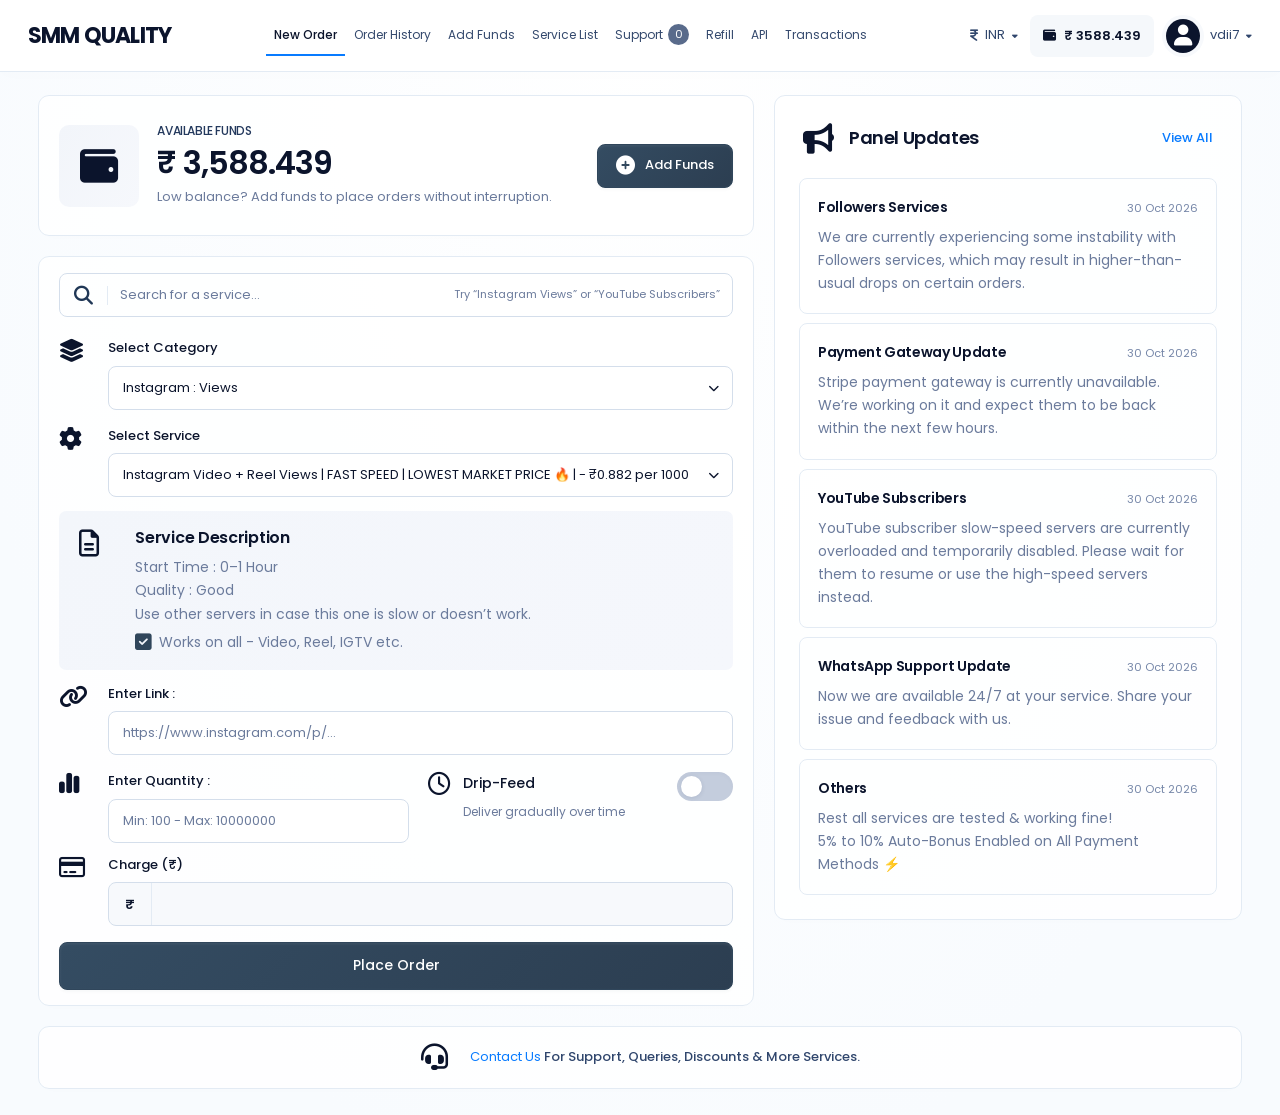
==== index.html @ ea72eefe "first commit" ====
<!DOCTYPE html>
<html lang="en">
<head>
  <meta charset="UTF-8">
  <meta name="viewport" content="width=device-width, initial-scale=1.0">
  <meta name="theme-color" content="#30465b">
  <title>New Order · SMM Quality</title>
  <link rel="preconnect" href="https://fonts.googleapis.com">
  <link rel="preconnect" href="https://fonts.gstatic.com" crossorigin>
  <link href="https://fonts.googleapis.com/css2?family=Poppins:wght@400;500;600;700&display=swap" rel="stylesheet">
  <link rel="stylesheet" href="https://cdnjs.cloudflare.com/ajax/libs/font-awesome/6.5.2/css/all.min.css">
  <style>
    :root{--ink:#0b142c;--muted:#6b7b9c;--line:#e3ebf4;--soft:#f3f6fb;--blue:#087bff;--button:#30465b;--radius:11px}
    *{box-sizing:border-box}body{margin:0;background:radial-gradient(ellipse at 50% 0,#fff 0,#f8fbfe 78%);color:var(--ink);font-family:Poppins,Arial,sans-serif;font-size:15px;-webkit-font-smoothing:antialiased}button,input,select{font:inherit}button,a,input,select{-webkit-tap-highlight-color:transparent}a{color:inherit;text-decoration:none}button{cursor:pointer}button,input,select,a{outline-offset:4px}button:focus-visible,a:focus-visible{outline:3px solid #82baff}input:focus,select:focus{outline:none;border-color:#83b5ec;box-shadow:0 0 0 3px #087bff10}button{transition:background .2s,transform .2s,box-shadow .2s}button:active{transform:translateY(1px)}[hidden]{display:none!important}
    .topbar{height:65px;background:#ffffffed;border-bottom:1px solid var(--line);box-shadow:0 3px 16px #243e5c03;position:relative;z-index:10}.header-inner{max-width:1600px;height:100%;margin:auto;padding:0 3%;display:flex;align-items:center;gap:39px}.brand{font-weight:800;font-size:25px;letter-spacing:-1px;white-space:nowrap}.nav{display:flex;align-items:center;gap:3px}.nav-link{border:0;background:none;padding:13px 14px;font-size:13px;font-weight:500;color:#354a6e;white-space:nowrap;border-radius:8px;transition:background .2s,color .2s}.nav-link:hover{background:var(--soft);color:var(--ink)}.nav-link.active{background:#eff3f9;color:var(--ink);font-weight:650}.badge{display:inline-grid;place-items:center;background:#596b8b;color:#fff;border-radius:50%;width:21px;height:21px;font-size:12px;margin-left:5px}.header-tools{margin-left:auto;display:flex;align-items:center;gap:23px}.plain-button{border:0;background:transparent;padding:8px 0;display:flex;align-items:center;gap:8px;color:#30466c;font-size:13px;white-space:nowrap}.chevron{font-size:9px}.balance-chip{background:#f5f8fb;padding:10px 15px;border-radius:8px;font-weight:750;white-space:nowrap;font-size:16px;display:flex;gap:10px;align-items:center}.avatar{display:grid;place-items:center;width:38px;height:38px;border-radius:50%;background:var(--ink);color:white;font-size:24px;margin-right:5px;box-shadow:0 0 0 4px #f7f9fc}.dropdown{position:relative}.dropdown-menu{position:absolute;right:0;top:calc(100% + 12px);min-width:180px;padding:7px;background:white;border:1px solid var(--line);box-shadow:0 12px 40px #23365118;border-radius:10px}.dropdown-menu button{width:100%;text-align:left;border:0;background:white;padding:11px;border-radius:6px;color:#354a6e;font-size:13px}.dropdown-menu button:hover{background:var(--soft)}.mobile-toggle{display:none;border:1px solid var(--line);background:var(--soft);border-radius:7px;width:39px;height:39px;color:var(--ink)}
    .page{max-width:1600px;margin:0 auto;padding:23px 3% 26px}.dashboard{display:grid;grid-template-columns:minmax(0,1.53fr) minmax(0,1fr);align-items:start;gap:17px}.left-column{display:grid;gap:14px}.card{border:1px solid var(--line);border-radius:var(--radius);background:#ffffffc9;box-shadow:0 3px 16px #354c7402}.funds{display:flex;align-items:center;gap:24px;padding:26px 25px;min-height:141px}.wallet-art{flex:0 0 105px;height:92px;border-radius:10px;background:linear-gradient(120deg,#f2f5fa,#f6f8fc);display:grid;place-items:center;font-size:45px}.funds-copy{flex:1;min-width:0}.eyebrow{font-size:14px;font-weight:600;margin:0 0 5px;color:#23395d}.funds-value{font-size:38px;font-weight:750;line-height:1.15;letter-spacing:-.9px;margin:0 0 5px;white-space:nowrap}.funds-copy small{font-size:14px;line-height:1.5;color:var(--muted);display:block}.primary{border:1px solid #30465b;background:linear-gradient(135deg,#344c62,#2c3e51);color:white;border-radius:6px;font-weight:600;box-shadow:inset 0 1px 3px #ffffff14,0 2px 3px #16324b08}.primary:hover{background:linear-gradient(135deg,#405f7a,#314c65);box-shadow:0 5px 15px #233e5a20}.add-funds{display:flex;gap:15px;align-items:center;padding:16px 20px;white-space:nowrap;font-size:17px}.add-funds i{font-size:23px}
    .order-card{padding:16px 25px 15px}.search-box{display:flex;align-items:center;border:1px solid #d4deeb;border-radius:6px;height:46px;margin-bottom:21px;transition:box-shadow .2s,border-color .2s}.search-box:focus-within{border-color:#83b5ec;box-shadow:0 0 0 3px #087bff10}.search-icon{width:48px;flex-shrink:0;display:grid;place-items:center;font-size:19px;height:100%;border-right:1px solid var(--line);color:#203756}.search-box input{width:100%;min-width:0;border:0;background:none;padding:12px;color:var(--ink);outline:none;box-shadow:none}.search-box input:focus{box-shadow:none}.search-box span{white-space:nowrap;padding-right:12px;color:var(--muted);font-size:11.5px}input::placeholder{color:var(--muted);opacity:1}.field-row{display:grid;grid-template-columns:34px minmax(0,1fr);gap:15px;margin-bottom:17px}.field-icon{font-size:23px;padding-top:1px;text-align:left}.field label,.field-label{display:block;font-size:15px;font-weight:600;margin:0 0 7px;letter-spacing:-.3px}.control{width:100%;height:40px;border:1px solid #d4deeb;border-radius:6px;background:#fff;color:var(--ink);padding:8px 14px;transition:border .2s,box-shadow .2s}.select-wrap{position:relative}.select-wrap select{appearance:none;padding-right:36px;cursor:pointer;font-size:14px}.select-wrap>i{position:absolute;right:14px;top:15px;pointer-events:none;font-size:12px}.description{display:grid;grid-template-columns:41px 1fr;gap:15px;background:linear-gradient(120deg,#f3f6fb,#f5f7fc);border-radius:7px;padding:12px 25px 13px;margin:-2px 0 14px;min-height:139px}.description>i{font-size:27px;padding-top:3px}.description h2{font-size:16px;margin:0 0 7px;font-weight:650;letter-spacing:-.3px}.description p{color:var(--muted);line-height:1.48;margin:0;font-size:14px}.description .check-line{margin-top:5px;display:flex;gap:7px;align-items:center}.check-line i{color:var(--button);font-size:19px}.quantity-line{display:grid;grid-template-columns:minmax(0,1.3fr) minmax(0,1fr);gap:29px}.quantity-line .field-row{margin-bottom:12px}.drip-control{display:flex;align-items:flex-start;gap:18px;padding-top:1px}.drip-control>i{font-size:23px}.drip-copy{flex:1}.drip-copy label{font-size:16px;font-weight:600;display:block;margin-bottom:5px;cursor:pointer}.drip-copy small{font-size:14px;white-space:nowrap;color:var(--muted)}.switch{position:relative;width:56px;height:29px;flex:0 0 56px;display:block;cursor:pointer}.switch input{position:absolute;inset:0;opacity:0;cursor:pointer;margin:0;z-index:1}.switch-track{position:absolute;inset:0;border-radius:20px;background:#c4cddd;transition:background .25s;box-shadow:inset 0 2px 4px #283c4e06}.switch-track:before{content:"";position:absolute;left:4px;top:4px;width:21px;height:21px;background:white;border-radius:50%;box-shadow:0 1px 4px #263b5f20;transition:transform .25s}.switch input:checked+.switch-track{background:var(--button)}.switch input:checked+.switch-track:before{transform:translateX(27px)}.switch input:focus-visible+.switch-track{outline:3px solid #82baff;outline-offset:3px}.drip-fields{margin:0 0 16px 49px;display:grid;grid-template-columns:1fr 1fr;gap:15px;padding:15px;background:var(--soft);border-radius:7px}.drip-fields small{grid-column:1/-1;color:var(--muted);line-height:1.5}.charge-row{margin-bottom:8px}.charge-input{display:flex;background:#f7f9fc;border:1px solid #d4deeb;border-radius:6px;height:37px;overflow:hidden}.charge-input span{padding:7px 18px;border-right:1px solid var(--line);font-weight:600}.charge-input input{background:none;border:0;width:100%;padding:8px 13px;color:var(--ink);box-shadow:none}.place-order{width:100%;min-height:44px;font-size:18px}.preview-note{margin:10px 0 0;color:var(--muted);font-size:12px;text-align:center;line-height:1.5}.no-services{font-size:13px;color:#9b4c2d;margin:7px 0 0}
    .updates{padding:24px 22px 18px}.updates-heading{display:flex;align-items:center;gap:19px;margin:0 4px 22px}.updates-heading>i{font-size:31px}.updates-heading h1{font-size:21px;letter-spacing:-.7px;margin:0;font-weight:750}.text-button{border:0;background:none;color:var(--blue);font-weight:600;padding:6px 0;font-size:15px;margin-left:auto;white-space:nowrap}.text-button:hover{color:#0059bd}.update-list{display:grid;gap:9px}.update{border:1px solid var(--line);border-radius:8px;padding:19px 20px 18px;transition:background .2s,border-color .2s}.update:hover{background:#f9fbff;border-color:#ccddef}.update-title{display:flex;gap:14px;justify-content:space-between;align-items:baseline;margin-bottom:8px}.update h2{font-size:15px;font-weight:650;letter-spacing:-.35px;margin:0}.update time{color:#7586a8;font-size:13px;white-space:nowrap}.update p{font-size:15.5px;line-height:1.4;margin:0;color:var(--muted)}.support{margin-top:14px;padding:17px 20px;display:flex;justify-content:center;align-items:center;gap:22px;min-height:61px;text-align:center;font-size:15px;font-weight:600;color:#30466d}.support>i{font-size:27px;color:var(--ink)}.support button{border:0;background:none;color:var(--blue);padding:0;font-weight:600;font-size:inherit}.support button:hover{text-decoration:underline}.toast{position:fixed;bottom:25px;left:50%;transform:translate(-50%,15px);opacity:0;pointer-events:none;z-index:50;max-width:calc(100% - 32px);width:max-content;background:#14283e;color:#fff;border:1px solid #ffffff18;border-radius:10px;padding:14px 20px;box-shadow:0 8px 35px #10243825;font-size:14px;line-height:1.5;transition:opacity .25s,transform .25s}.toast.show{opacity:1;transform:translate(-50%,0)}dialog{width:min(480px,calc(100% - 32px));border:1px solid var(--line);border-radius:15px;padding:27px;color:var(--ink);box-shadow:0 24px 90px #15283a25}dialog::backdrop{background:#10213755;backdrop-filter:blur(4px)}.dialog-head{display:flex;justify-content:space-between;align-items:center;gap:15px}.dialog-head h2{margin:0;font-size:22px;letter-spacing:-.6px}.close-dialog{border:0;background:var(--soft);width:32px;height:32px;border-radius:50%;color:var(--ink)}dialog p{color:var(--muted);line-height:1.6}dialog dl{display:grid;grid-template-columns:100px 1fr;gap:13px;font-size:14px}dialog dt{color:var(--muted)}dialog dd{margin:0;overflow-wrap:anywhere}dialog .primary{padding:12px 20px;width:100%;margin-top:10px}.dialog-tag{display:inline-block;background:#edf5ff;color:#2367ac;font-size:12px;font-weight:600;border-radius:5px;padding:5px 8px;margin-bottom:15px}
    @media(min-width:1500px){.header-inner{gap:40px}.nav-link{padding:13px 14px}.page{padding-top:23px}.funds{min-height:141px}.order-card{padding-top:16px}.dashboard{gap:17px}}
    @media(max-width:1350px){.header-inner{gap:22px}.nav-link{padding:12px 8px;font-size:12px}.header-tools{gap:15px}.brand{font-size:23px}.funds{gap:18px;padding:24px 20px}.wallet-art{flex-basis:80px;height:82px;font-size:38px}.funds-value{font-size:32px}.add-funds{padding:15px;font-size:15px;gap:9px}.funds-copy small{font-size:12px}.order-card{padding-left:20px;padding-right:20px}.search-box span{font-size:10px}.quantity-line{gap:19px;grid-template-columns:1.15fr 1fr}.drip-control{gap:12px}.drip-copy small{font-size:12px}.update{padding:18px 17px}.update h2{font-size:14px}.update p{font-size:14px}.update time{font-size:11px}.updates{padding:23px 18px 18px}.updates-heading{gap:15px}.updates-heading h1{font-size:20px}}
    @media(max-width:1120px){.header-inner{gap:20px}.nav-link{padding:12px 7px}.header-tools{gap:15px}.currency-dropdown{display:none}.balance-chip{font-size:13px;padding:10px}.brand{font-size:21px}.user-name{display:none}.header-tools .plain-button{gap:0}.dashboard{grid-template-columns:minmax(0,1.45fr) minmax(0,1fr)}.funds{flex-wrap:wrap;gap:15px}.funds-copy{min-width:200px}.add-funds{width:100%;justify-content:center;padding:11px}.wallet-art{height:72px;flex-basis:75px}.search-box span{display:none}.quantity-line{grid-template-columns:1fr;gap:0}.drip-control{padding:0 0 15px 0;margin-left:49px}.drip-copy small{font-size:13px}.switch{margin-left:auto}.updates-heading{gap:12px}.updates-heading h1{font-size:18px}.updates-heading>i{font-size:26px}.text-button{font-size:13px}.update-title{flex-wrap:wrap;gap:5px}.update time{font-size:11px}.update p{font-size:14px}.description{padding-left:16px;gap:8px}.description p{font-size:13px}}
    @media(max-width:900px){.topbar{height:66px}.header-inner{padding:0 4%;gap:15px}.mobile-toggle{display:block}.brand{font-size:23px}.header-tools{gap:17px}.nav{display:none;position:absolute;top:65px;left:0;right:0;background:white;padding:12px 4% 18px;border-bottom:1px solid var(--line);box-shadow:0 15px 20px #2039570b;grid-template-columns:repeat(4,1fr);gap:6px}.nav.open{display:grid}.nav-link{padding:13px 9px;text-align:center;font-size:13px}.balance-chip{font-size:14px}.user-name{display:inline}.header-tools .plain-button{gap:7px}.page{padding:20px 4%}.dashboard{grid-template-columns:1fr}.funds{flex-wrap:nowrap;padding:22px}.funds-copy{min-width:0}.funds-copy small{font-size:13px}.add-funds{width:auto;padding:15px 19px}.wallet-art{height:82px;flex-basis:90px}.order-card{padding:20px 24px}.quantity-line{grid-template-columns:1.2fr 1fr;gap:25px}.drip-control{margin-left:0;padding-top:1px}.description p{font-size:14px}.description{padding-left:24px;gap:15px}.updates{padding:22px 24px}.updates-heading h1{font-size:21px}.update-title{flex-wrap:nowrap}.update h2{font-size:15px}.update time{font-size:12px}.update p{font-size:15px}.update-list{grid-template-columns:1fr 1fr;gap:12px}.update:last-child{grid-column:1/-1}.update{padding:18px}.support{font-size:13px;gap:15px}.currency-dropdown{display:block}}
    @media(max-width:600px){.header-inner{gap:12px}.brand{font-size:20px;letter-spacing:-.8px}.header-tools{gap:12px}.avatar{height:32px;width:32px;font-size:20px;margin:0}.user-name,.user-chevron,.currency-dropdown{display:none}.balance-chip{font-size:12px;gap:6px;padding:9px 8px}.balance-chip i{display:none}.mobile-toggle{width:33px;height:33px}.nav{grid-template-columns:repeat(2,1fr)}.page{padding:15px 4% 20px}.left-column{gap:12px}.dashboard{gap:14px}.funds{padding:18px;gap:15px;flex-wrap:wrap}.wallet-art{height:69px;flex-basis:69px;font-size:33px}.funds-value{font-size:30px;letter-spacing:-1px}.eyebrow{font-size:11px;letter-spacing:.3px}.funds-copy small{font-size:12px;line-height:1.6}.add-funds{width:100%;padding:11px;font-size:14px}.add-funds i{font-size:18px}.order-card{padding:16px}.search-box{margin-bottom:21px}.search-box input{font-size:13px}.search-icon{width:41px;font-size:17px}.field-row{grid-template-columns:23px 1fr;gap:12px;margin-bottom:17px}.field-icon{font-size:20px;padding-top:2px}.field label,.field-label{font-size:13px;margin-bottom:8px}.control{height:43px;font-size:13px;padding-left:11px}.select-wrap select{font-size:12px}.select-wrap>i{top:16px;right:11px}.description{grid-template-columns:23px 1fr;padding:15px 12px;gap:12px;margin-bottom:17px}.description>i{font-size:23px}.description h2{font-size:14px}.description p{font-size:12px;line-height:1.65}.description .check-line{align-items:flex-start}.check-line i{font-size:16px;margin-top:2px}.quantity-line{grid-template-columns:1fr;gap:0}.drip-control{margin-left:35px;gap:12px;padding:0 0 19px}.drip-control>i{font-size:21px}.drip-copy label{font-size:14px}.drip-copy small{font-size:12px}.drip-fields{margin-left:35px;padding:12px;gap:10px;grid-template-columns:1fr}.drip-fields label{font-size:12px}.charge-row{margin-bottom:12px}.charge-input{height:40px}.place-order{min-height:44px;font-size:15px}.updates{padding:20px 16px 16px}.updates-heading{margin:0 2px 18px;gap:13px}.updates-heading h1{font-size:19px}.updates-heading>i{font-size:26px}.text-button{font-size:13px}.update-list{grid-template-columns:1fr;gap:10px}.update{padding:17px 15px}.update h2{font-size:13px}.update time{font-size:10px}.update p{font-size:13px;line-height:1.6}.support{padding:16px 17px;align-items:center;gap:13px;font-size:12px;line-height:1.7}.support>i{font-size:23px;flex-shrink:0}.preview-note{font-size:11px}.toast{font-size:12px;bottom:16px}}
    /* Shared header: reuse this markup, styling, and menu behavior on every new page. */
    .header-inner{width:100%;min-width:0;gap:clamp(16px,2vw,32px)}
    .brand,.header-tools,.mobile-toggle{flex-shrink:0}
    .nav{min-width:0;flex-shrink:0}
    .header-tools{gap:clamp(12px,1.4vw,23px)}
    .left-column,.card,.field,.select-wrap,.description>div,.drip-copy{min-width:0}
    .control{min-width:0;max-width:100%}
    .charge-input input{min-width:0}
    .drip-copy small{white-space:normal}
    @media(min-width:1241px) and (max-width:1450px){
      .header-inner{gap:16px}
      .brand{font-size:23px}
      .nav{gap:2px}
      .nav-link{padding:12px 9px;font-size:12px}
      .header-tools{gap:14px}
      .balance-chip{font-size:14px;padding:10px 12px}
      .avatar{width:34px;height:34px;font-size:22px;margin-right:0}
    }
    @media(min-width:901px) and (max-width:1240px){
      .topbar{height:66px}
      .mobile-toggle{display:block}
      .header-inner{gap:18px}
      .header-tools{gap:20px}
      .currency-dropdown{display:block}
      .user-name{display:inline}
      .header-tools .plain-button{gap:8px}
      .nav{display:none;position:absolute;top:65px;left:0;right:0;background:white;padding:12px 3% 18px;border-bottom:1px solid var(--line);box-shadow:0 15px 20px #2039570b;grid-template-columns:repeat(4,minmax(0,1fr));gap:6px}
      .nav.open{display:grid}
      .nav-link{padding:13px 9px;text-align:center;font-size:13px}
    }
    .primary:disabled{opacity:.5;cursor:not-allowed;box-shadow:none}
    @media(max-width:380px){.header-inner{gap:8px}.brand{font-size:17px}.header-tools{gap:8px}.balance-chip{font-size:11px;padding:8px 6px}.avatar{width:28px;height:28px;font-size:17px}.mobile-toggle{width:30px;height:32px}.funds-value{font-size:26px}.wallet-art{flex-basis:55px;height:60px;font-size:29px}.funds{gap:11px}.update-title{gap:8px}.update h2{font-size:12px}.update time{font-size:9px}}
    @media(prefers-reduced-motion:no-preference){.card{animation:arrive .45s ease both}.updates{animation-delay:.08s}.support{animation-delay:.12s}@keyframes arrive{from{opacity:0;transform:translateY(8px)}to{opacity:1;transform:translateY(0)}}} @media(prefers-reduced-motion:reduce){*,*:before,*:after{animation:none!important;transition:none!important;scroll-behavior:auto!important}}
    .dropdown-menu a{display:block;width:100%;text-align:left;background:white;padding:11px;border-radius:6px;color:#354a6e;font-size:13px}.dropdown-menu a:hover{background:var(--soft)}

    /* Shared UI standards — keep identical in every standalone page. */
    :root{--font-ui:'Poppins',Arial,sans-serif;--text-title:24px;--text-section:18px;--text-body:14px;--text-small:12px;--text-table:12px;--control-height:44px;--button-height:44px;--button-small-height:34px;--space-card:24px;--space-section:20px;--space-field:16px;--ui-radius:8px}
    body{font-family:var(--font-ui);font-size:var(--text-body);line-height:1.6}
    button,input,select,textarea{font-family:var(--font-ui)}
    button,a,input,select,textarea{font-weight:400}
    h1,h2,h3{line-height:1.35;font-weight:600;letter-spacing:-.4px}
    :is(.section-intro h1,.settings-intro h1,.history-heading h1,.refill-heading h1,.orders-title h1,.catalog-title h1,.api-title h1,.funding-intro h1){font-size:var(--text-title);font-weight:600;line-height:1.35;letter-spacing:-.6px;margin:0 0 6px}
    :is(.section-intro h2,.settings-intro h2,.side-heading,.side-intro h2,.help-heading h2,.help-inline h2,.tickets-heading h2,.updates-heading h1,.category-heading h2,.aside-heading){font-size:var(--text-section);font-weight:600;line-height:1.4;letter-spacing:-.4px}
    :is(.endpoint h2,.overview-card h2,.description h2){font-size:16px;font-weight:600;line-height:1.4}
    :is(.update h2,.steps h3,.information-item h3,.help-copy h2){font-size:14px;font-weight:600;line-height:1.5}
    :is(.section-intro p,.settings-intro p,.history-heading p,.refill-heading p,.orders-title p,.catalog-title p,.api-title p,.funding-intro p,.side-intro p,.help-inline p,.information-item p,.steps p,.update p,.description p,.help-copy p){font-size:var(--text-body);line-height:1.65;font-weight:400}
    :is(.field-hint,.message-hint,.qr-caption,.local-note,.catalog-note,.order-preview-note,.preview-note,.date-filter-note,.dialog-caption){font-size:var(--text-small);line-height:1.6}
    :is(.field label,.field-label,.ticket-field>label,.settings-field>label,.payment-field label){font-size:13px;font-weight:500;line-height:1.5;margin-bottom:8px;letter-spacing:0}
    :is(.primary,.help-action,.secondary-action,.reset-filters,.order-reset,.view-ticket,.view-transaction,.view-refill,.reorder-button,.service-view,.contact-api,.contact-action,.api-doc-link,.service-order-link,.refill-preview-link,.clear-date){font-family:var(--font-ui);font-weight:500;line-height:1.4;letter-spacing:0;border-radius:var(--ui-radius);display:inline-flex;align-items:center;justify-content:center;gap:10px;text-align:center;min-width:0;vertical-align:middle}
    :is(.primary,.help-action,.secondary-action,.reset-filters,.order-reset,.contact-api,.service-order-link,.refill-preview-link,.clear-date){height:auto;min-height:var(--button-height);padding:11px 18px;font-size:13px}
    :is(.place-order,.pay-button,.submit-ticket,.settings-submit){width:100%;min-height:48px;font-size:14px;padding:12px 18px}
    :is(.add-funds,.whatsapp-save,.secondary-action){min-height:44px;font-size:13px;padding:11px 18px}
    .add-funds i{font-size:19px}
    :is(.view-ticket,.view-transaction,.view-refill,.reorder-button,.service-view){min-height:var(--button-small-height);padding:7px 11px;font-size:11px;gap:8px;white-space:nowrap;border-radius:6px}
    :is(.view-ticket,.view-transaction,.view-refill,.reorder-button,.service-view) i{font-size:13px}
    :is(.contact-action,.api-doc-link){min-height:56px;padding:15px 18px;font-size:13px;justify-content:flex-start;text-align:left;gap:16px}
    .contact-action{width:100%}.contact-api,.service-order-link,.refill-preview-link{display:flex}
    :is(.copy-code,.copy-key,.copy-button,.visibility-button,.close-dialog,.more-order){min-width:34px;min-height:34px;font-size:14px;border-radius:6px}
    .copy-code{width:34px;height:34px;top:7px;right:7px}.code-block pre{padding-right:49px}
    :is(.control,.payment-select select,.filter-select select,.order-filter select,.catalog-select select){min-height:var(--control-height);height:var(--control-height);font-family:var(--font-ui);font-size:13px;line-height:1.5;border-radius:var(--ui-radius);font-weight:400}
    :is(.select-wrap select,.payment-select select){font-size:13px}
    :is(.support-input,.settings-input,.input-group,.search-box,.transaction-search,.order-search,.catalog-search,.ticket-search,.refill-search,.copy-field,.date-trigger,.charge-input){min-height:var(--control-height);height:auto;border-radius:var(--ui-radius)}
    :is(.support-input input,.support-input select,.settings-input input,.settings-input select,.input-group input,.search-box input,.transaction-search input,.order-search input,.catalog-search input,.ticket-search input,.refill-search input){font-family:var(--font-ui);font-size:13px;line-height:1.5;padding-top:11px;padding-bottom:11px;min-height:42px;font-weight:400}
    .support-input textarea{font-family:var(--font-ui);font-size:13px;line-height:1.65;min-height:120px}
    .charge-input input{font-size:13px;font-family:var(--font-ui)}.charge-input span{display:grid;place-items:center;padding:8px 16px;font-size:14px}
    :is(.select-wrap>i,.payment-select>i,.filter-select i,.order-filter>.fa-chevron-down,.catalog-select>.fa-chevron-down,.support-input>.fa-chevron-down,.settings-input>.fa-chevron-down){top:17px;font-size:11px}
    .order-date>.fa-calendar-days{top:14px}.catalog-select>i:not(.fa-chevron-down){top:15px}.payment-select .upi-mark{top:7px}
    :is(.ticket-field,.settings-field,.payment-field,.payment-field.utr-field){margin-bottom:var(--space-field)}
    .field-row{margin-bottom:var(--space-field)}
    :is(.section-intro,.settings-intro,.funding-intro){gap:20px;margin-bottom:var(--space-section)}
    :is(.ticket-form-card,.settings-card,.funding-card,.updates,.side-card,.information-card,.quick-card,.settings-help,.refill-card,.overview-card){padding:var(--space-card)}
    :is(.support-layout,.funding-layout,.settings-layout,.dashboard){gap:var(--space-section)}
    :is(.left-column,.funding-sidebar,.support-sidebar,.service-groups){gap:var(--space-section)}
    :is(.history-heading,.orders-title,.catalog-title,.api-title){padding:var(--space-card);gap:20px}
    :is(.order-filters,.catalog-filters){padding:20px 24px;gap:16px}
    :is(.history-body,.tickets-card){padding:20px 24px}
    :is(.catalog-footer,.orders-footer){padding:16px 24px}
    :is(.help-card,.tickets-card,.support,.orders-title){margin-top:var(--space-section)}.orders-title{margin-top:0}
    :is(.orders-table,.services-table,.refill-table,.transaction-table,.tickets-table,.api-table){font-family:var(--font-ui)}
    :is(.orders-table,.services-table,.refill-table,.transaction-table,.tickets-table,.api-table) th{font-size:12px;font-weight:600;line-height:1.5;padding-top:13px;padding-bottom:13px}
    :is(.orders-table,.services-table,.refill-table,.transaction-table,.tickets-table,.api-table) td{font-size:var(--text-table);font-weight:400;line-height:1.6}
    :is(.service-time,.service-description,.order-date-cell,.refill-date){font-size:12px!important;line-height:1.6!important}
    :is(.order-id,.refill-order,.subject-link,.order-detail-link){font-family:var(--font-ui);font-size:12px;font-weight:400}
    :is(.transaction-table .amount,.charge-cell){font-size:13px;font-weight:500}
    :is(.order-status,.transaction-type,.refill-status,.status-pill){font-size:11px;font-weight:500;line-height:1.5;padding:6px 10px;border-radius:8px}
    :is(.orders-pagination,.catalog-pagination,.transaction-pagination,.refill-pagination,.pagination){gap:8px}
    :is(.orders-pagination,.catalog-pagination,.transaction-pagination,.refill-pagination,.pagination) button{min-width:36px;width:36px;height:36px;padding:0 7px;border-radius:7px;font-family:var(--font-ui);font-size:12px;font-weight:500}
    :is(.orders-summary,.catalog-summary,.result-summary,.refill-summary){font-size:12px;line-height:1.6}
    .status-tab{min-height:42px;font-size:12px;font-weight:500;padding:10px 15px;gap:9px;border-radius:7px}.status-tab span{font-size:11px;font-weight:400}
    .category-heading{min-height:54px}.category-count{font-size:12px;font-weight:400}.service-meta strong{font-size:12px;font-weight:500}.server-tag{font-size:10px}
    .header-inner{gap:20px}.brand{font-family:var(--font-ui);font-size:24px;font-weight:700;letter-spacing:-.8px}.nav-link{font-family:var(--font-ui);font-size:12px;line-height:1.5;font-weight:400;padding:12px 10px;min-height:42px;display:flex;align-items:center;justify-content:center;gap:5px}.nav-link.active{font-weight:500}.header-tools{gap:16px}.plain-button{font-size:12px;font-family:var(--font-ui);font-weight:400}.balance-chip{font-size:14px;font-weight:600}.dropdown-menu :is(a,button){font-family:var(--font-ui);font-size:12px;font-weight:400;line-height:1.6;min-height:40px;padding:10px 12px}.badge{font-size:11px;margin-left:0}
    .text-button{font-size:13px;font-weight:500;min-height:36px}.support{font-size:13px;font-weight:500;line-height:1.6}.support button{font:inherit;font-weight:500}.funds-copy small{font-size:13px;line-height:1.6}.eyebrow{font-size:12px;font-weight:500}.funds-value{font-size:36px;font-weight:600;line-height:1.2}.search-box span{font-size:11px}.drip-copy label{font-size:14px;font-weight:500}.drip-copy small{font-size:12px;line-height:1.6}.description{padding:16px 20px}.update{padding:18px}.side-intro{gap:20px}.twofa-content{margin-left:85px}
    dialog{font-family:var(--font-ui);padding:24px}.dialog-head h2{font-size:21px;font-weight:600;line-height:1.4}dialog p{font-size:13px;line-height:1.7}dialog dl{font-size:12px;line-height:1.65}dialog .primary{width:100%;min-height:44px}.toast{font-family:var(--font-ui);font-size:13px;line-height:1.6}.preview-feedback{font-size:12px;line-height:1.65}.code-block pre,.code-block code,.api-key{font-family:Consolas,'Courier New',monospace}
    @media(min-width:901px) and (max-width:1400px){.topbar{height:66px}.mobile-toggle{display:block}.nav{display:none;position:absolute;top:65px;left:0;right:0;padding:12px 3% 18px;background:white;border-bottom:1px solid var(--line);box-shadow:0 15px 20px #2039570b;grid-template-columns:repeat(4,minmax(0,1fr));gap:6px}.nav.open{display:grid}.header-tools{margin-left:auto}.currency-dropdown{display:block}.user-name{display:inline}.header-tools .plain-button{gap:8px}}
    @media(min-width:1401px){.nav{gap:2px}.header-inner{gap:20px}.nav-link{padding-left:8px;padding-right:8px}.brand{font-size:23px}.header-tools{gap:14px}.balance-chip{padding:10px 12px}.avatar{width:34px;height:34px;font-size:22px;margin-right:0}}
    @media(max-width:1120px){:root{--space-card:20px;--text-title:22px}.search-box span{display:none}.twofa-content{margin-left:79px}.settings-intro{gap:20px}}
    @media(max-width:900px){.nav-link{font-size:12px}.header-inner{gap:15px}.brand{font-size:22px}.header-tools{gap:15px}.nav.open{grid-template-columns:repeat(4,minmax(0,1fr))}.twofa-content{margin-left:0}.funds-value{font-size:32px}}
    @media(max-width:600px){:root{--text-title:20px;--text-section:17px;--text-body:12px;--text-small:11px;--text-table:11px;--space-card:16px;--space-section:16px;--space-field:16px}.header-inner{gap:10px}.brand{font-size:18px;letter-spacing:-.6px}.header-tools{gap:10px}.balance-chip{font-size:11px;padding:9px 7px}.plain-button{font-size:11px}.avatar{width:30px;height:30px;font-size:19px;margin:0}.mobile-toggle{width:33px;flex-basis:33px}.nav.open{grid-template-columns:repeat(2,minmax(0,1fr))}.nav-link{font-size:12px;min-height:42px;padding:11px 8px}.currency-dropdown{display:none}.user-name,.user-chevron{display:none}
      :is(.section-intro,.settings-intro,.funding-intro){gap:15px}.twofa-content{margin-left:0}
      :is(.control,.select-wrap select,.payment-select select,.filter-select select,.order-filter select,.catalog-select select,.support-input input,.support-input select,.settings-input input,.settings-input select,.input-group input,.search-box input,.transaction-search input,.order-search input,.catalog-search input,.ticket-search input,.refill-search input,.support-input textarea){font-size:12px}
      :is(.field label,.field-label,.ticket-field>label,.settings-field>label,.payment-field label){font-size:12px}
      :is(.primary,.help-action,.secondary-action,.reset-filters,.order-reset,.contact-api,.service-order-link,.refill-preview-link,.clear-date){font-size:12px;min-height:44px;padding:11px 14px}
      :is(.place-order,.pay-button,.submit-ticket,.settings-submit){font-size:13px;min-height:46px}
      :is(.view-ticket,.view-transaction,.view-refill,.reorder-button,.service-view){font-size:11px;min-height:34px;padding:7px 10px}
      :is(.contact-action,.api-doc-link){font-size:12px;min-height:52px;padding:14px 16px}
      :is(.history-heading,.orders-title,.catalog-title,.api-title){padding:18px 16px;gap:15px}
      :is(.order-filters,.catalog-filters,.history-body,.tickets-card){padding:16px 13px;gap:12px}
      :is(.catalog-footer,.orders-footer){padding:15px 13px}
      :is(.orders-table,.services-table,.refill-table,.transaction-table,.tickets-table,.api-table) th{font-size:11px;padding-top:12px;padding-bottom:12px}
      :is(.service-time,.service-description,.order-date-cell,.refill-date){font-size:11px!important}.category-heading h2{font-size:14px}.category-count{font-size:11px}.status-tab{font-size:11px;padding:10px 12px}.orders-summary,.catalog-summary,.result-summary,.refill-summary{font-size:11px}.funds-value{font-size:29px}.funds-copy small{font-size:12px}.text-button{font-size:12px}.support{font-size:12px}.dialog-head h2{font-size:19px}.toast{font-size:12px}dialog{padding:20px}
    }
    @media(max-width:380px){.header-inner{gap:7px}.brand{font-size:16px;letter-spacing:-.7px}.header-tools{gap:7px}.balance-chip{font-size:10px;padding:8px 5px}.avatar{width:26px;height:26px;font-size:16px}.mobile-toggle{width:29px;flex-basis:29px}.funds-value{font-size:26px}}


    /* Shared responsive header: desktop 1280px+, tablet/mobile below 1280px. */
    .topbar{height:72px;background:#fff;border-bottom:1px solid var(--line)}
    .header-inner{width:100%;max-width:1600px;height:100%;padding:0 28px;gap:24px;align-items:center}
    .brand{flex:0 0 auto;font-size:22px;font-weight:700;line-height:1;letter-spacing:-.8px}
    .header-tools{margin-left:auto;gap:16px;flex:0 0 auto;align-items:center}
    .header-tools .plain-button{gap:7px;min-height:40px;padding:0;font-size:12px}
    .balance-chip{height:42px;padding:0 13px;gap:8px;font-size:13px;line-height:1;border-radius:8px}
    .avatar{height:34px;width:34px;margin:0 3px 0 0;font-size:21px;flex-shrink:0}
    .mobile-toggle{height:40px;width:40px;flex:0 0 40px;margin:0;border:1px solid #dce6f3;border-radius:8px;background:#f3f6fb;font-size:15px;display:none}
    .dropdown-menu{top:calc(100% + 12px);min-width:190px}
    @media(min-width:1280px){
      .header-inner{gap:20px;padding:0 28px}
      .nav{display:flex!important;position:static;flex:1 1 auto;min-width:0;align-items:center;justify-content:center;gap:1px;padding:0;background:none;border:0;box-shadow:none}
      .nav-link{min-height:40px;padding:10px 8px;font-size:11px;line-height:1.5;border-radius:7px;gap:5px}
      .header-tools{gap:12px;margin-left:0}
      .currency-dropdown{display:block}.user-name,.user-chevron{display:inline}
      .mobile-toggle{display:none!important}
    }
    @media(min-width:1500px){.header-inner{padding:0 40px;gap:28px}.brand{font-size:24px}.nav{gap:3px}.nav-link{font-size:12px;padding:11px 10px}.header-tools{gap:20px}.balance-chip{font-size:14px;padding:0 15px}}
    @media(max-width:1279px){
      .header-inner{padding:0 24px;gap:18px}
      .mobile-toggle{display:grid;place-items:center}
      .nav{display:none;position:absolute;top:71px;left:0;right:0;width:100%;padding:14px 24px 18px;background:#fff;border-bottom:1px solid var(--line);box-shadow:0 14px 24px #2039570c;gap:8px;grid-template-columns:repeat(4,minmax(0,1fr))}
      .nav.open{display:grid;grid-template-columns:repeat(4,minmax(0,1fr))}
      .nav-link{font-size:12px;padding:12px 10px;min-height:44px;justify-content:center}
      .header-tools{gap:18px;margin-left:auto}
      .currency-dropdown{display:block}.user-name,.user-chevron{display:inline}
    }
    @media(max-width:767px){
      .topbar{height:64px}.header-inner{padding:0 16px;gap:12px}.brand{font-size:20px;letter-spacing:-.7px}
      .header-tools{gap:12px}.currency-dropdown,.user-name,.user-chevron{display:none}
      .header-tools .plain-button{gap:0;min-height:36px}.avatar{width:32px;height:32px;margin:0;font-size:20px}
      .balance-chip{height:38px;font-size:12px;padding:0 10px;gap:7px}.balance-chip i{display:inline-block}
      .mobile-toggle{width:36px;height:36px;flex-basis:36px;font-size:14px}
      .nav{top:63px;padding:12px 16px 16px;gap:7px}.nav.open{grid-template-columns:repeat(2,minmax(0,1fr))}.nav-link{font-size:12px;min-height:44px}
    }
    @media(max-width:430px){.header-inner{padding:0 12px;gap:9px}.brand{font-size:18px}.header-tools{gap:9px}.balance-chip{font-size:11px;padding:0 8px}.balance-chip i{display:none}.avatar{height:29px;width:29px;font-size:18px}.mobile-toggle{width:34px;height:36px;flex-basis:34px}}
    @media(max-width:359px){.header-inner{padding:0 10px;gap:7px}.brand{font-size:16px}.header-tools{gap:7px}.balance-chip{font-size:10px;padding:0 6px;height:35px}.avatar{width:26px;height:26px;font-size:16px}.mobile-toggle{width:31px;flex-basis:31px}}


    /* Header text sizing refinement. */
    .nav-link{font-size:13px}.header-tools .plain-button{font-size:13px}
    @media(min-width:1280px){.nav-link{font-size:12px;padding-left:8px;padding-right:8px}}
    @media(min-width:1500px){.nav-link{font-size:13px;padding-left:9px;padding-right:9px}}
    @media(max-width:767px){.nav-link{font-size:13px}}
    .funds-value{font-size:32px}
    @media(max-width:900px){.funds-value{font-size:29px}}
    @media(max-width:600px){.funds-value{font-size:27px}}
    @media(max-width:380px){.funds-value{font-size:24px}}

    /* Plain header navigation with an underline for the active page. */
    .nav-link{background:transparent;border:0;border-bottom:2px solid transparent;border-radius:0;box-shadow:none;transition:color .2s,border-color .2s}
    .nav-link:hover{background:transparent;color:var(--blue);box-shadow:none}
    .nav-link.active,.nav-link[aria-current="page"]{background:transparent;color:var(--ink);border-bottom-color:var(--blue);border-radius:0;box-shadow:none;font-weight:500}
    .nav-link:active{transform:none}
  </style>
</head>
<body>
  <header class="topbar">
    <div class="header-inner">
      <a class="brand" href="index.html" aria-label="SMM Quality home">SMM QUALITY</a>
      <nav class="nav" id="navigation" aria-label="Main navigation">
        <a href="index.html" class="nav-link active" aria-current="page">New Order</a>
        <a href="orders.html" class="nav-link">Order History</a>
        <a href="addfunds.html" class="nav-link">Add Funds</a>
        <a href="services.html" class="nav-link">Service List</a>
        <a href="support.html" class="nav-link">Support <span class="badge">0</span></a>
        <a href="refill.html" class="nav-link">Refill</a>
        <a href="api.html" class="nav-link">API</a>
        <a href="transactions.html" class="nav-link">Transactions</a>
      </nav>
      <div class="header-tools">
        <div class="dropdown currency-dropdown"><button class="plain-button" id="currencyButton" aria-expanded="false" aria-controls="currencyMenu"><i class="fa-solid fa-indian-rupee-sign" aria-hidden="true"></i> INR <i class="fa-solid fa-caret-down chevron" aria-hidden="true"></i></button><div class="dropdown-menu" id="currencyMenu" hidden><button type="button" id="inrOption">₹ INR · Indian Rupee ✓</button></div></div>
        <div class="balance-chip" aria-label="Balance: 3588.439 rupees"><i class="fa-solid fa-wallet" aria-hidden="true"></i><span>₹ 3588.439</span></div>
        <div class="dropdown"><button class="plain-button" id="accountButton" aria-label="Account menu for vdii7" aria-expanded="false" aria-controls="accountMenu"><span class="avatar"><i class="fa-solid fa-user" aria-hidden="true"></i></span><span class="user-name">vdii7</span><i class="fa-solid fa-caret-down chevron user-chevron" aria-hidden="true"></i></button><div class="dropdown-menu" id="accountMenu" hidden><a href="account.html"><i class="fa-regular fa-user" aria-hidden="true"></i> Account settings</a><button data-preview="Sign Out"><i class="fa-solid fa-arrow-right-from-bracket" aria-hidden="true"></i> Sign out</button></div></div>
      </div>
      <button class="mobile-toggle" id="menuToggle" aria-label="Open navigation" aria-expanded="false" aria-controls="navigation"><i class="fa-solid fa-bars" aria-hidden="true"></i></button>
    </div>
  </header>
  <main class="page">
    <div class="dashboard">
      <div class="left-column">
        <section class="funds card" aria-labelledby="fundsTitle">
          <div class="wallet-art"><i class="fa-solid fa-wallet" aria-hidden="true"></i></div>
          <div class="funds-copy"><h2 class="eyebrow" id="fundsTitle">AVAILABLE FUNDS</h2><p class="funds-value">₹ 3,588.439</p><small>Low balance? Add funds to place orders without interruption.</small></div>
          <a class="primary add-funds" href="addfunds.html"><i class="fa-solid fa-circle-plus" aria-hidden="true"></i> Add Funds</a>
        </section>
        <section class="card order-card" aria-label="Place a new order">
          <div class="search-box"><div class="search-icon"><i class="fa-solid fa-magnifying-glass" aria-hidden="true"></i></div><input type="search" id="serviceSearch" placeholder="Search for a service..." aria-label="Search services" autocomplete="off"><span>Try “Instagram Views” or “YouTube Subscribers”</span></div>
          <form id="orderForm">
            <div class="field-row"><i class="fa-solid fa-layer-group field-icon" aria-hidden="true"></i><div class="field"><label for="category">Select Category</label><div class="select-wrap"><select class="control" id="category"><option value="instagram-views">Instagram : Views</option><option value="instagram-followers">Instagram : Followers</option><option value="youtube-views">YouTube : Views</option><option value="youtube-subscribers">YouTube : Subscribers</option></select><i class="fa-solid fa-chevron-down" aria-hidden="true"></i></div></div></div>
            <div class="field-row"><i class="fa-solid fa-gear field-icon" aria-hidden="true"></i><div class="field"><label for="service">Select Service</label><div class="select-wrap"><select class="control" id="service" required></select><i class="fa-solid fa-chevron-down" aria-hidden="true"></i></div><p id="noServices" class="no-services" role="status" hidden>No matching services. Try another search.</p></div></div>
            <div class="description"><i class="fa-regular fa-file-lines" aria-hidden="true"></i><div><h2>Service Description</h2><div id="descriptionText"><p>Start Time : 0–1 Hour</p><p>Quality : Good</p><p>Use other servers in case this one is slow or doesn’t work.</p></div><p class="check-line"><i class="fa-solid fa-square-check" aria-hidden="true"></i><span id="serviceCompatibility">Works on all - Video, Reel, IGTV etc.</span></p></div></div>
            <div class="field-row"><i class="fa-solid fa-link field-icon" aria-hidden="true"></i><div class="field"><label for="orderLink">Enter Link :</label><input class="control" type="url" id="orderLink" placeholder="https://www.instagram.com/p/..." required autocomplete="url"></div></div>
            <div class="quantity-line"><div class="field-row"><i class="fa-solid fa-chart-simple field-icon" aria-hidden="true"></i><div class="field"><label for="quantity">Enter Quantity :</label><input class="control" type="number" id="quantity" min="100" max="10000000" step="1" placeholder="Min: 100 - Max: 10000000" required inputmode="numeric"></div></div><div class="drip-control"><i class="fa-regular fa-clock" aria-hidden="true"></i><div class="drip-copy"><label for="dripFeed">Drip-Feed</label><small>Deliver gradually over time</small></div><label class="switch"><input type="checkbox" id="dripFeed" role="switch" aria-controls="dripFields"><span class="switch-track"></span></label></div></div>
            <div class="drip-fields" id="dripFields" hidden><div class="field"><label for="runs">Number of runs</label><input class="control" type="number" id="runs" min="2" max="100" step="1" value="2" disabled></div><div class="field"><label for="interval">Interval (minutes)</label><input class="control" type="number" id="interval" min="1" max="10080" step="1" value="30" disabled></div><small>Quantity is delivered in each run. The charge includes all runs.</small></div>
            <div class="field-row charge-row"><i class="fa-regular fa-credit-card field-icon" aria-hidden="true"></i><div class="field"><label for="charge">Charge (₹)</label><div class="charge-input"><span aria-hidden="true">₹</span><input id="charge" readonly aria-live="polite" placeholder=" "></div></div></div>
            <button class="primary place-order" type="submit" id="placeOrder">Place Order</button>
          </form>
        </section>
      </div>
      <aside class="card updates" aria-labelledby="updatesTitle">
        <div class="updates-heading"><i class="fa-solid fa-bullhorn" aria-hidden="true"></i><h1 id="updatesTitle">Panel Updates</h1><button class="text-button" id="viewUpdates" aria-expanded="false">View All</button></div>
        <div class="update-list">
          <article class="update"><div class="update-title"><h2>Followers Services</h2><time datetime="2026-10-30">30 Oct 2026</time></div><p>We are currently experiencing some instability with Followers services, which may result in higher-than-usual drops on certain orders.</p></article>
          <article class="update"><div class="update-title"><h2>Payment Gateway Update</h2><time datetime="2026-10-30">30 Oct 2026</time></div><p>Stripe payment gateway is currently unavailable. We’re working on it and expect them to be back within the next few hours.</p></article>
          <article class="update"><div class="update-title"><h2>YouTube Subscribers</h2><time datetime="2026-10-30">30 Oct 2026</time></div><p>YouTube subscriber slow-speed servers are currently overloaded and temporarily disabled. Please wait for them to resume or use the high-speed servers instead.</p></article>
          <article class="update"><div class="update-title"><h2>WhatsApp Support Update</h2><time datetime="2026-10-30">30 Oct 2026</time></div><p>Now we are available 24/7 at your service. Share your issue and feedback with us.</p></article>
          <article class="update"><div class="update-title"><h2>Others</h2><time datetime="2026-10-30">30 Oct 2026</time></div><p>Rest all services are tested &amp; working fine!<br>5% to 10% Auto-Bonus Enabled on All Payment Methods ⚡</p></article>
          <article class="update older-update" hidden><div class="update-title"><h2>Welcome to SMM Quality</h2><time datetime="2026-10-29">29 Oct 2026</time></div><p>Check the service description and delivery limits before placing your order. Our support team is here if you need help.</p></article>
        </div>
      </aside>
    </div>
    <footer class="card support"><i class="fa-solid fa-headset" aria-hidden="true"></i><span><a href="support.html" style="color:var(--blue)">Contact Us</a> For Support, Queries, Discounts &amp; More Services.</span></footer>
  </main>
  <div class="toast" id="toast" role="status" aria-live="polite"></div>
  <dialog id="previewDialog" aria-labelledby="dialogTitle"><span class="dialog-tag">DESIGN PREVIEW</span><div class="dialog-head"><h2 id="dialogTitle">Order preview</h2><button class="close-dialog" id="closeDialog" aria-label="Close preview"><i class="fa-solid fa-xmark" aria-hidden="true"></i></button></div><p id="dialogMessage"></p><dl id="orderSummary" hidden></dl><button class="primary" id="dialogDone">Got it</button></dialog>
  <script>
    'use strict';
    const services = [
      {id:'543',category:'instagram-views',name:'Instagram Video + Reel Views | FAST SPEED | LOWEST MARKET PRICE 🔥 | - ₹0.882 per 1000',rate:.882,min:100,max:10000000,start:'0–1 Hour',quality:'Good',compatibility:'Works on all - Video, Reel, IGTV etc.',placeholder:'https://www.instagram.com/p/...'},
      {id:'544',category:'instagram-views',name:'Instagram Reel Views | High Retention | - ₹1.96 per 1000',rate:1.96,min:100,max:1000000,start:'0–30 Minutes',quality:'High retention',compatibility:'Works on public Instagram videos and Reels.',placeholder:'https://www.instagram.com/reel/...'},
      {id:'856',category:'instagram-followers',name:'Instagram Followers | Refill Included | - ₹127.89 per 1000',rate:127.89,min:100,max:1000000,start:'0–6 Hours',quality:'High quality',compatibility:'Use a public Instagram profile link.',placeholder:'https://www.instagram.com/username/'},
      {id:'737',category:'youtube-views',name:'YouTube Views | Fast Delivery | - ₹19.845 per 1000',rate:19.845,min:100,max:1000000,start:'0–1 Hour',quality:'Good',compatibility:'Works on public YouTube videos.',placeholder:'https://www.youtube.com/watch?v=...'},
      {id:'912',category:'youtube-subscribers',name:'YouTube Subscribers | High Speed | - ₹176.40 per 1000',rate:176.4,min:100,max:100000,start:'0–2 Hours',quality:'High quality',compatibility:'Use a public YouTube channel link.',placeholder:'https://www.youtube.com/@channel'}
    ];
    const $ = id => document.getElementById(id);
    const category=$('category'),service=$('service'),quantity=$('quantity'),search=$('serviceSearch'),drip=$('dripFeed');
    let selected=services[0],toastTimer;
    const formatMoney=value=>value.toLocaleString('en-IN',{minimumFractionDigits:3,maximumFractionDigits:3});
    function notify(message){$('toast').textContent=message;$('toast').classList.add('show');clearTimeout(toastTimer);toastTimer=setTimeout(()=>$('toast').classList.remove('show'),3600)}
    function totalCharge(){return selected ? Number(quantity.value)*selected.rate/1000*(drip.checked ? Number($('runs').value):1):0}
    function updateCharge(){const value=totalCharge();$('charge').value=quantity.value&&Number.isFinite(value)&&value>=0?formatMoney(value):''}
    function updateDetails(){selected=services.find(item=>item.id===service.value);$('placeOrder').disabled=!selected;$('noServices').hidden=!!selected;if(!selected){$('charge').value='';return}quantity.min=selected.min;quantity.max=selected.max;quantity.placeholder=`Min: ${selected.min} - Max: ${selected.max}`;$('orderLink').placeholder=selected.placeholder;const description=$('descriptionText');description.replaceChildren();[`Start Time : ${selected.start}`,`Quality : ${selected.quality}`,'Use other servers in case this one is slow or doesn’t work.'].forEach(text=>{const p=document.createElement('p');p.textContent=text;description.append(p)});$('serviceCompatibility').textContent=selected.compatibility;updateCharge()}
    function renderServices(fromSearch=false){const query=search.value.trim().toLowerCase();const previous=service.value;const matches=services.filter(item=>(!query||`${item.name} ${item.id}`.toLowerCase().includes(query))&&(fromSearch&&query?true:item.category===category.value));service.replaceChildren();matches.forEach(item=>service.add(new Option(item.name,item.id)));if(matches.some(item=>item.id===previous))service.value=previous;if(fromSearch&&matches.length)category.value=matches.find(item=>item.id===service.value).category;if(!matches.length)service.add(new Option('No matching services',''));updateDetails()}
    category.addEventListener('change',()=>{search.value='';renderServices()});search.addEventListener('input',()=>renderServices(true));service.addEventListener('change',()=>{const item=services.find(item=>item.id===service.value);if(item)category.value=item.category;updateDetails()});quantity.addEventListener('input',updateCharge);$('runs').addEventListener('input',updateCharge);
    drip.addEventListener('change',()=>{$('dripFields').hidden=!drip.checked;['runs','interval'].forEach(id=>{$(id).disabled=!drip.checked;$(id).required=drip.checked});updateCharge()});
    $('menuToggle').addEventListener('click',()=>{const open=$('navigation').classList.toggle('open');$('menuToggle').setAttribute('aria-expanded',String(open));$('menuToggle').setAttribute('aria-label',open?'Close navigation':'Open navigation');$('menuToggle').innerHTML=`<i class="fa-solid ${open?'fa-xmark':'fa-bars'}" aria-hidden="true"></i>`});
    const menus=[['currencyButton','currencyMenu'],['accountButton','accountMenu']];
    function closeMenus(){menus.forEach(([button,menu])=>{$(menu).hidden=true;$(button).setAttribute('aria-expanded','false')})}
    menus.forEach(([button,menu])=>{$(button).addEventListener('click',()=>{const open=$(menu).hidden;closeMenus();$(menu).hidden=!open;$(button).setAttribute('aria-expanded',String(open))})});
    document.addEventListener('click',event=>{if(!event.target.closest('.dropdown'))closeMenus()});
    document.addEventListener('keydown',event=>{if(event.key==='Escape'){const trigger=menus.find(([button])=>$(button).getAttribute('aria-expanded')==='true');closeMenus();if(trigger)$(trigger[0]).focus();$('navigation').classList.remove('open');$('menuToggle').setAttribute('aria-expanded','false');$('menuToggle').setAttribute('aria-label','Open navigation');$('menuToggle').innerHTML='<i class="fa-solid fa-bars" aria-hidden="true"></i>'}});
    $('inrOption').addEventListener('click',()=>{closeMenus();notify('Prices are displayed in Indian Rupees (INR).')});
    function openDialog(title,message){closeMenus();$('dialogTitle').textContent=title;$('dialogMessage').textContent=message;$('orderSummary').hidden=true;$('previewDialog').showModal()}
    document.querySelectorAll('[data-preview]').forEach(button=>button.addEventListener('click',()=>openDialog(button.dataset.preview,`${button.dataset.preview} will be available when its page is added to this design preview.`)));
    $('closeDialog').addEventListener('click',()=>$('previewDialog').close());$('dialogDone').addEventListener('click',()=>$('previewDialog').close());$('previewDialog').addEventListener('click',event=>{if(event.target===$('previewDialog')){const rect=event.target.getBoundingClientRect();if(event.clientX<rect.left||event.clientX>rect.right||event.clientY<rect.top||event.clientY>rect.bottom)event.target.close()}});
    $('viewUpdates').addEventListener('click',()=>{const expanded=$('viewUpdates').getAttribute('aria-expanded')!=='true';document.querySelectorAll('.older-update').forEach(item=>item.hidden=!expanded);$('viewUpdates').setAttribute('aria-expanded',String(expanded));$('viewUpdates').textContent=expanded?'Show Less':'View All'});
    $('orderForm').addEventListener('submit',event=>{event.preventDefault();if(!selected)return;const url=new URL($('orderLink').value);if(!['http:','https:'].includes(url.protocol)){$('orderLink').setCustomValidity('Enter a valid http or https link.');$('orderLink').reportValidity();return}const total=totalCharge();if(!Number.isFinite(total)||total<=0)return;openDialog('Order preview','Your form is ready. This is a design preview; no order has been placed and your balance has not been charged.');const summary=$('orderSummary');summary.replaceChildren();const rows=[['Service',selected.name],['Link',$('orderLink').value],['Quantity',Number(quantity.value).toLocaleString('en-IN')]];if(drip.checked)rows.push(['Drip-feed',`${$('runs').value} runs · every ${$('interval').value} minutes`]);rows.push(['Total charge',`₹ ${formatMoney(total)}`]);rows.forEach(([label,value])=>{const dt=document.createElement('dt'),dd=document.createElement('dd');dt.textContent=label;dd.textContent=value;summary.append(dt,dd)});summary.hidden=false});
    $('orderLink').addEventListener('input',()=>$('orderLink').setCustomValidity(''));
    renderServices();
  </script>
</body>
</html>
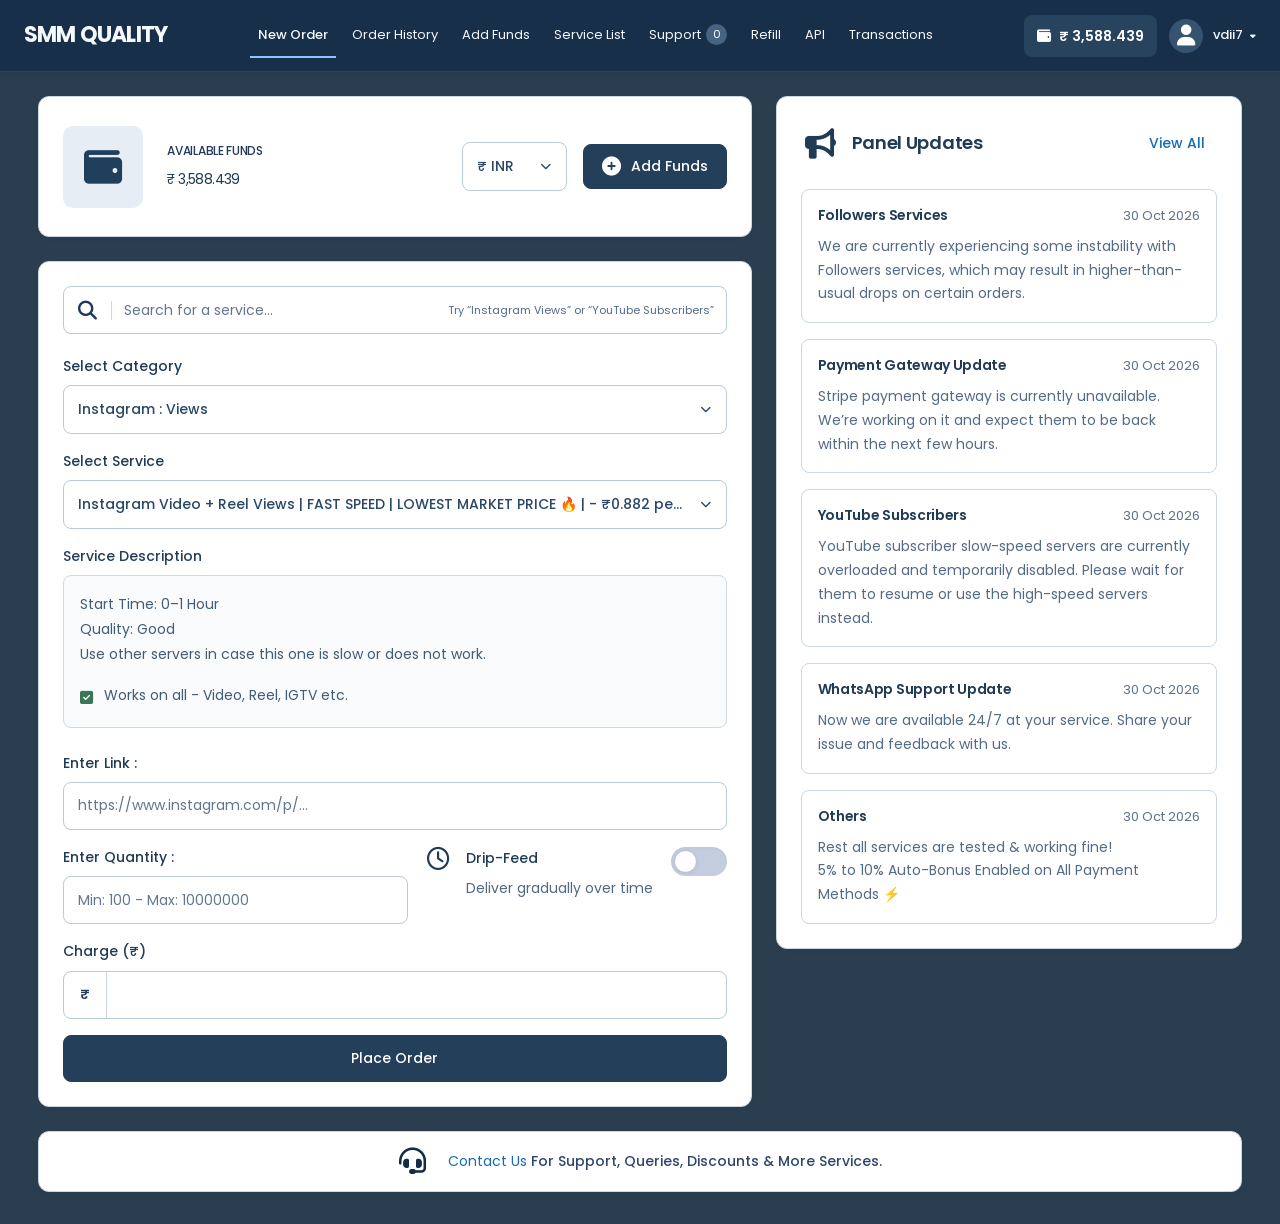
==== commit 07ebf3b7: "Updated UI/UX changes" ====
--- a/index.html
+++ b/index.html
@@ -190,6 +190,353 @@
     .nav-link:hover{background:transparent;color:var(--blue);box-shadow:none}
     .nav-link.active,.nav-link[aria-current="page"]{background:transparent;color:var(--ink);border-bottom-color:var(--blue);border-radius:0;box-shadow:none;font-weight:500}
     .nav-link:active{transform:none}
+
+    /* SMMQuality panel palette and responsive refinements. */
+    :root{--ink:#142b48;--muted:#536b86;--line:#cbd6e3;--soft:#eaf0f6;--blue:#176bb4;--button:#243f59;--panel-navy:#172f48;--panel-bg:#e9eef4}
+    body{background:var(--panel-bg);color:var(--ink)}
+    .card{background:#fff;border-color:var(--line);box-shadow:0 2px 8px #17324c05}
+    .topbar{background:var(--panel-navy);border-color:#264660;box-shadow:0 2px 8px #102a4220}
+    .brand,.topbar .plain-button,.topbar .nav-link,.topbar .nav-link.active,.topbar .nav-link[aria-current="page"]{color:#f5f8fc}
+    .topbar .nav-link:hover{color:#a8d2ff;background:none}.topbar .nav-link.active{border-bottom-color:#8ac3ff}
+    .topbar .balance-chip{background:#27435e;color:#fff}.avatar{background:#36536f;color:#fff;box-shadow:none}
+    .topbar .mobile-toggle{background:#29455f;border-color:#54708b;color:#fff}.topbar .badge{background:#466381;color:white}
+    .topbar .dropdown-menu{background:white}.topbar .dropdown-menu :is(a,button){color:var(--ink)}
+    .primary,.help-action.ticket,.secondary-action{background:var(--button);border-color:var(--button);box-shadow:none;color:#fff}
+    .primary:hover,.help-action.ticket:hover,.secondary-action:hover{background:#315572;border-color:#315572;box-shadow:none}
+    :is(.help-action,.view-ticket,.view-transaction,.view-refill,.reorder-button,.service-view,.contact-api,.api-doc-link){border-color:#9db3ca;color:#224e77;background:#fff;box-shadow:none}
+    :is(.help-action,.view-ticket,.view-transaction,.view-refill,.reorder-button,.service-view,.contact-api,.api-doc-link):hover{background:#edf3f8;border-color:#648aaf;box-shadow:none}
+    :is(.control,.support-input,.settings-input,.input-group,.search-box,.transaction-search,.order-search,.catalog-search,.ticket-search,.refill-search,.copy-field,.date-trigger,.charge-input){border-color:#b8c9da;background:#fff}
+    :is(.filter-select select,.order-filter select,.catalog-select select,.payment-select select){border-color:#b8c9da}
+    input::placeholder,textarea::placeholder{color:#617790;opacity:1}
+    :is(.orders-table,.services-table,.refill-table,.transaction-table,.tickets-table,.api-table) th{background:#e6edf5;color:#203f5d}
+    :is(.orders-table,.services-table,.refill-table,.transaction-table,.tickets-table,.api-table) td{color:#415c78;border-color:#d7e0ea}
+    .transaction-table tbody tr:nth-child(even){background:#f4f7fa}
+    .status-tab{background:#edf2f7;border-color:#cbd7e4;color:#294b6c}.status-tab.active{background:#294e71;border-color:#294e71;box-shadow:none}.status-tab.active:after{background:#294e71}
+    .category-heading{background:#e2ebf5;border-radius:6px;padding-left:16px}.category-heading:hover{background:#d8e5f2}.category-heading h2{color:#173a5c}
+    .catalog-filters{border-top:0;background:#f7f9fc}.category-select select{background:#294e71;border-color:#294e71;color:#fff}
+    .wallet-art,.settings-icon,.intro-icon,.history-icon,.refill-icon,.orders-icon,.code-icon{background:#e6edf5;color:#203f5d}
+    .update,.steps,.information-list,.info-table{border-color:#cbd7e4}.contact-action{background:#eaf0f6;color:#244766}.contact-action:hover{background:#dfe9f3}
+    .whatsapp-support{margin-top:12px;border:1px solid #a9bfc7;background:#edf5f1;color:#1c654a}.whatsapp-support:hover{background:#e0efe7}
+    .funds{gap:20px}.funds-actions{display:flex;align-items:center;justify-content:flex-end;gap:12px;flex-shrink:0}.funds-actions .currency-dropdown{display:block}.funds-actions .plain-button{min-height:44px;padding:10px 12px;border:1px solid #b8c9da;border-radius:8px;color:#294767;background:white;font-size:12px}.funds-actions .dropdown-menu{z-index:20}
+    .description{grid-template-columns:28px minmax(0,1fr);gap:16px;padding:20px;background:#edf2f7;border:1px solid #cedae6;border-radius:8px;margin:0 0 20px;min-height:0;align-items:start}
+    .description>i{font-size:24px;line-height:1.4;padding-top:0;color:#294c70}.description h2{margin:0 0 10px;font-size:16px;line-height:1.5}.description p{font-size:13px;line-height:1.75;margin:0 0 4px;color:#425f7d}.description .check-line{align-items:flex-start;gap:9px;margin:10px 0 0;padding-top:10px;border-top:1px solid #cdd9e6}.description .check-line i{font-size:17px;line-height:1.7;color:#294e71}
+    .orders-card{margin-top:0}.status-tabs{margin-top:0}.catalog-top{margin-bottom:20px}
+    .payment-upi{margin:0 0 20px;padding:17px;background:#edf2f7;border:1px solid #c2d2e1;border-radius:8px}.payment-upi .side-heading{font-size:17px;margin-bottom:12px}.payment-upi .side-heading i{font-size:21px}.payment-upi .copy-field{background:white}.payment-upi label{margin-left:0;margin-bottom:7px}.payment-upi .copy-field span{font-size:12px}
+    .qr-area{background:#f3f6f9;border:1px solid #e0e7ee;padding:14px;margin-bottom:20px}.payment-art{aspect-ratio:367/350}.payment-art img{top:-84.286%}
+    .unified-payment-help{display:block;padding:0;overflow:hidden}.unified-payment-help>.side-card{background:none;border:0;box-shadow:none;border-radius:0;margin:0}.unified-payment-help>.side-card+.side-card{border-top:1px solid var(--line)}
+    .funding-layout{align-items:start}.funding-card{padding-top:24px}.funding-sidebar{grid-template-columns:1fr}.info-row{grid-template-columns:100px minmax(0,1fr)}
+    .dialog-tag{display:none}.dialog-head{margin-bottom:14px}.code-block{background:#eef2f6}
+    @media(max-width:1279px){.topbar .nav{background:var(--panel-navy);border-color:#36536d}.nav-link{min-height:44px}.topbar .nav-link:hover{background:#243f59}}
+    @media(max-width:1120px){.funds{flex-wrap:wrap}.funds-actions{width:100%;justify-content:flex-end}.funds-actions .add-funds{width:auto}.funds-copy{min-width:0}.funding-layout{grid-template-columns:minmax(0,1.15fr) minmax(0,1fr)}}
+    @media(max-width:850px){.funding-layout,.support-layout,.settings-layout{grid-template-columns:minmax(0,1fr)}.funding-sidebar,.support-sidebar{grid-template-columns:minmax(0,1fr)}.funds-actions{justify-content:flex-start}.info-row{grid-template-columns:90px minmax(0,1fr)}.payment-art{width:min(100%,330px)}}
+    @media(max-width:767px){
+      .page{padding:18px 14px 24px;max-width:100%;width:100%}.card{max-width:100%}.dashboard,.funding-layout,.support-layout,.settings-layout{grid-template-columns:minmax(0,1fr)}
+      :is(.view-ticket,.view-transaction,.view-refill,.reorder-button,.service-view,.copy-code,.copy-key,.copy-button,.visibility-button,.close-dialog,.mobile-toggle){min-height:44px;min-width:44px}
+      :is(.orders-pagination,.catalog-pagination,.transaction-pagination,.refill-pagination,.pagination) button{width:40px;height:44px;min-width:40px}
+      input,select,textarea,.control,.select-wrap select,.settings-input input,.settings-input select,.support-input input,.support-input select,.input-group input{font-size:16px!important}
+      .funds{padding:18px;gap:15px}.funds-actions{width:100%;display:grid;grid-template-columns:auto minmax(0,1fr);gap:12px}.funds-actions .add-funds{width:100%;min-height:44px}.funds-actions .plain-button{min-height:44px}.funds-copy small{font-size:12px}.funds-value{font-size:28px}
+      .description{padding:16px;gap:12px;grid-template-columns:24px minmax(0,1fr)}.description p{font-size:13px}.description h2{font-size:15px}.description>i{font-size:22px}
+      .funding-card{padding:16px}.payment-upi{padding:14px}.payment-upi .copy-field{padding-left:10px}.payment-upi .copy-field span{font-size:11px}.qr-area{padding:10px}.info-row{font-size:12px}
+      .category-heading h2{font-size:14px}.category-heading{padding-left:14px}.category-count{font-size:11px}
+      :is(.orders-table-scroll,.services-scroll,.refill-table-scroll,.transaction-table-scroll,.table-scroll){overflow:visible;border:0}
+      :is(.orders-table,.services-table,.refill-table,.transaction-table,.tickets-table){display:block;min-width:0;width:100%;table-layout:auto;white-space:normal}
+      :is(.orders-table,.services-table,.refill-table,.transaction-table,.tickets-table) thead{display:none}
+      :is(.orders-table,.services-table,.refill-table,.transaction-table,.tickets-table) tbody{display:grid;gap:14px;width:100%}
+      :is(.orders-table,.services-table,.refill-table,.transaction-table,.tickets-table) tbody tr{display:grid;grid-template-columns:minmax(0,1fr) minmax(0,1fr);border:1px solid #c8d6e5;border-radius:8px;overflow:hidden;background:white;padding:8px}
+      :is(.orders-table,.services-table,.refill-table,.transaction-table,.tickets-table) td{display:block;min-width:0;border:0!important;padding:9px 8px;font-size:12px;white-space:normal;overflow-wrap:anywhere;background:none!important}
+      :is(.orders-table,.services-table,.refill-table,.transaction-table,.tickets-table) td:before{content:attr(data-label);display:block;font-weight:500;font-size:11px;color:#60748d;margin-bottom:5px}
+      .orders-table td:nth-child(4),.orders-table td:nth-child(8),.orders-table td:last-child,.services-table td:nth-child(2),.services-table td:last-child,.refill-table td:nth-child(4),.refill-table td:nth-child(5),.refill-table td:last-child,.transaction-table td:nth-child(5){grid-column:1/-1}
+      .orders-table-scroll{padding:12px}.services-scroll{padding:6px}.refill-link,.order-video{max-width:100%}.service-time{white-space:normal}.order-actions{justify-content:flex-start}.service-view,.view-refill,.reorder-button{min-height:44px}.orders-table td:first-child{display:none}
+      .orders-footer,.catalog-footer,.refill-footer,.table-footer{flex-wrap:wrap;gap:14px}.orders-pagination{flex-wrap:wrap;justify-content:center}.catalog-pagination{flex-wrap:wrap}.orders-summary,.refill-summary{font-size:12px}.orders-table .service-description{font-size:12px!important}.service-meta{font-size:12px}.order-status,.refill-status,.transaction-type{font-size:12px}
+      .catalog-search input,.order-search input,.transaction-search input,.ticket-search input,.refill-search input{font-size:14px!important}.category-select select,.catalog-select select,.order-filter select,.filter-select select{font-size:13px!important}
+    }
+
+
+    /* Service details: aligned facts, supporting note, and compatibility footer. */
+    .description{display:grid;grid-template-columns:24px minmax(0,1fr);align-items:start;gap:16px;padding:20px;margin:0 0 20px;border:1px solid #cbd8e6;background:#edf2f7;border-radius:8px;min-height:0}
+    .description>i{font-size:23px;line-height:1.4;margin:0;padding:1px 0 0;color:#315777}.description-content{min-width:0}
+    .description h2{margin:0 0 14px;font-size:15px;line-height:1.5;font-weight:600;letter-spacing:-.2px}
+    .description-facts{display:grid;gap:8px;margin:0 0 12px;padding:0}.description-facts>div{display:grid;grid-template-columns:90px minmax(0,1fr);gap:12px;align-items:baseline}
+    .description-facts dt{font-size:12px;font-weight:500;line-height:1.7;color:#294b6b}.description-facts dd{margin:0;font-size:13px;font-weight:400;line-height:1.7;color:#425f7d;overflow-wrap:anywhere}
+    .description .description-note{margin:0;font-size:12px;line-height:1.75;color:#536b86;max-width:65ch}
+    .description .check-line{display:flex;align-items:flex-start;gap:9px;margin:14px 0 0;padding:12px 0 0;border-top:1px solid #ccd9e6;font-size:12px;line-height:1.75}
+    .description .check-line i{flex:0 0 16px;font-size:16px;line-height:1.75;color:#315777}.description .check-line span{min-width:0;overflow-wrap:anywhere}
+    @media(max-width:600px){.description{grid-template-columns:21px minmax(0,1fr);padding:16px;gap:12px}.description>i{font-size:21px}.description h2{font-size:14px;margin-bottom:12px}.description-facts>div{grid-template-columns:76px minmax(0,1fr);gap:10px}.description-facts dd{font-size:12px}.description .description-note,.description .check-line{font-size:12px}}
+
+    /* Align service description with the form's icon and input columns. */
+    .description{grid-template-columns:34px minmax(0,1fr);gap:15px;padding:0;background:none;border:0;border-radius:0;margin:0 0 20px}
+    .description>i{padding-top:17px;font-size:23px;text-align:left}
+    .description-content{padding:17px 18px;background:#edf2f7;border:1px solid #cbd8e6;border-radius:8px}
+    @media(max-width:600px){.description{grid-template-columns:23px minmax(0,1fr);gap:12px;padding:0}.description>i{font-size:20px;padding-top:16px}.description-content{padding:15px 14px}}
+
+    /* Full-width order fields without the decorative left icon column. */
+    .order-card .field-row,.order-card .description{grid-template-columns:minmax(0,1fr);gap:0}
+    .order-card .drip-fields{margin-left:0}
+    @media(max-width:1120px){.order-card .drip-control{margin-left:0}}
+    @media(max-width:600px){.order-card .field-row,.order-card .description{grid-template-columns:minmax(0,1fr);gap:0}.order-card .drip-control,.order-card .drip-fields{margin-left:0}}
+
+    /* New Order: tablet and phone layout. */
+    .order-card,.order-card form,.order-card .field,.order-card .select-wrap,.description-content,.funds-actions{min-width:0}
+    .order-card select{max-width:100%;width:100%;text-overflow:ellipsis;overflow:hidden;white-space:nowrap}
+    .order-card .drip-copy small{white-space:normal}.order-card .switch{flex-shrink:0}
+    .funds-actions .dropdown-menu{left:0;right:auto;max-width:calc(100vw - 52px)}
+    @media(min-width:768px) and (max-width:1024px){
+      .dashboard{grid-template-columns:minmax(0,1fr)}
+      .funds{display:grid;grid-template-columns:72px minmax(0,1fr) auto;gap:18px;align-items:center}
+      .wallet-art{width:72px;height:72px}.funds-actions{width:auto;display:flex;justify-content:flex-end}
+      .quantity-line{grid-template-columns:minmax(0,1fr) minmax(0,1fr);gap:24px}
+      .order-card .drip-control{margin:0;align-items:center;padding:0 0 16px}
+      .update-list{grid-template-columns:repeat(2,minmax(0,1fr))}.update:last-child{grid-column:auto}
+    }
+    @media(max-width:767px){
+      .page{padding:16px 12px 24px}.dashboard,.left-column{gap:16px}
+      .funds{display:grid;grid-template-columns:54px minmax(0,1fr);gap:14px;padding:18px 16px;min-height:0}
+      .wallet-art{width:54px;height:58px;font-size:27px;flex-basis:auto;border-radius:9px}
+      .funds-copy{width:100%;min-width:0}.eyebrow{font-size:11px;margin-bottom:5px;line-height:1.5}.funds-value{font-size:28px;line-height:1.25;letter-spacing:-.7px;margin:0;white-space:normal}
+      .funds-actions{grid-column:1/-1;width:100%;display:grid;grid-template-columns:96px minmax(0,1fr);gap:12px;margin-top:2px}
+      .funds-actions .currency-dropdown{display:block}.funds-actions .plain-button{width:100%;min-height:46px;justify-content:center;font-size:13px;padding:10px}
+      .funds-actions .add-funds{width:100%;min-height:46px;font-size:13px;gap:10px;padding:11px 14px}
+      .order-card{padding:18px 16px}.search-box{margin-bottom:22px;min-height:48px}.search-icon{width:41px;font-size:17px}
+      .order-card :is(input,select,textarea),.order-card .search-box input{font-size:16px!important}
+      .order-card .control{height:48px;min-height:48px;padding:11px 12px;line-height:1.5}
+      .order-card .select-wrap select{padding-right:34px}.order-card .select-wrap>i{top:19px;right:13px}
+      .order-card .field-row{margin-bottom:19px}.order-card .field label{font-size:13px;margin-bottom:8px;line-height:1.5}
+      .search-box input{padding:12px 10px}.search-box span{display:none}
+      .description{margin-bottom:19px}.description-content{padding:16px 14px}.description h2{font-size:15px;margin-bottom:13px}
+      .description-facts>div{grid-template-columns:82px minmax(0,1fr);gap:12px}.description-facts dt,.description-facts dd{font-size:13px;line-height:1.65}.description .description-note,.description .check-line{font-size:12px;line-height:1.75}
+      .quantity-line{grid-template-columns:minmax(0,1fr);gap:0}.quantity-line .field-row{margin-bottom:17px}
+      .order-card .drip-control{margin:0 0 19px;padding:13px 0;display:flex;align-items:center;gap:12px;border-top:1px solid var(--line);border-bottom:1px solid var(--line)}
+      .drip-control>i{font-size:21px;flex:0 0 22px}.drip-copy{min-width:0;flex:1}.drip-copy label{font-size:14px;margin:0 0 3px}.drip-copy small{font-size:12px;line-height:1.5;display:block}
+      .order-card .switch{width:56px;height:44px;flex:0 0 56px;margin:0}.order-card .switch-track{top:7px;bottom:8px}.order-card .switch input{width:100%;height:100%;min-height:0;margin:0}
+      .order-card .drip-fields{margin:0 0 19px;padding:15px;grid-template-columns:repeat(2,minmax(0,1fr));gap:12px}.drip-fields small{font-size:12px;line-height:1.6}.drip-fields .field label{font-size:12px}
+      .order-card .charge-row{margin-bottom:14px}.charge-input{min-height:48px}.charge-input input{min-width:0;padding:11px 12px}.charge-input span{padding:8px 16px}
+      .order-card .place-order{min-height:48px;font-size:14px;width:100%;padding:12px 16px}
+      .updates{padding:20px 16px}.updates-heading{margin:0 0 17px;gap:12px;align-items:center}.updates-heading>i{font-size:25px}.updates-heading h1{font-size:18px;letter-spacing:-.4px}.updates-heading .text-button{font-size:12px;min-height:44px;flex-shrink:0}
+      .update-list{grid-template-columns:minmax(0,1fr);gap:12px}.update{padding:16px 14px}.update-title{display:flex;flex-wrap:wrap;align-items:baseline;gap:5px 12px;margin-bottom:8px}.update h2{font-size:13px;line-height:1.5}.update time{font-size:11px;line-height:1.5}.update p{font-size:13px;line-height:1.7}
+      .support{margin-top:16px;padding:17px 15px;gap:12px;text-align:left;align-items:flex-start;font-size:12px;line-height:1.75}.support>i{font-size:24px;margin-top:2px;flex-shrink:0}
+      dialog{width:calc(100% - 24px);max-width:480px;max-height:calc(100dvh - 32px);overflow-y:auto;padding:20px}.dialog-head{align-items:flex-start;gap:12px}.dialog-head h2{font-size:19px;padding-top:5px}dialog dl{grid-template-columns:90px minmax(0,1fr);font-size:12px;gap:12px}.close-dialog{flex-shrink:0}dialog dd{min-width:0;overflow-wrap:anywhere}
+      .toast{bottom:max(16px,env(safe-area-inset-bottom));font-size:12px}
+    }
+    @media(max-width:359px){.page{padding-left:10px;padding-right:10px}.order-card{padding:17px 13px}.funds{padding:16px 14px;gap:12px}.funds-value{font-size:25px}.funds-actions{grid-template-columns:87px minmax(0,1fr);gap:10px}.order-card .drip-fields{grid-template-columns:minmax(0,1fr)}.description-facts>div{grid-template-columns:76px minmax(0,1fr);gap:8px}.updates-heading{gap:9px}.updates-heading h1{font-size:17px}}
+
+    /* Brand background with the original white working surfaces. */
+    :root{--panel-bg:#2B3E50}
+    body{background:#2B3E50}
+
+    /* Shared custom selects: native controls retain their values and validation. */
+    .custom-native-select{position:absolute!important;width:1px!important;height:1px!important;min-height:0!important;clip-path:inset(50%);overflow:hidden!important;opacity:0!important;padding:0!important;border:0!important;pointer-events:none}
+    .custom-select{position:relative;min-width:0;width:100%}
+    .custom-select-trigger{display:flex;align-items:center;justify-content:space-between;gap:12px;width:100%;min-width:0;min-height:44px;padding:11px 14px;background:#fff;border:1px solid #b8c9da;border-radius:8px;color:#294767;font-family:var(--font-ui);font-size:13px;line-height:1.5;text-align:left;font-weight:400;box-shadow:none}
+    .custom-select-trigger:hover{border-color:#7296b9;background:#fbfdff}.custom-select-trigger[aria-expanded="true"]{border-color:#518bbd;box-shadow:0 0 0 3px #83b5ec20}.custom-select-trigger:disabled{opacity:.55;cursor:not-allowed}
+    .custom-select-label{min-width:0;overflow:hidden;text-overflow:ellipsis;white-space:nowrap;flex:1}.custom-select-trigger>i{flex:0 0 12px;font-size:11px;text-align:center;transition:transform .18s}.custom-select-trigger[aria-expanded="true"]>i{transform:rotate(180deg)}
+    :is(.select-wrap,.payment-select,.filter-select,.order-filter,.catalog-select,.settings-input,.support-input):has(>.custom-native-select)>i{display:none!important}
+    :is(.settings-input,.support-input):has(>.custom-native-select){overflow:visible}.settings-input .custom-select-trigger,.support-input .custom-select-trigger{border:0;border-radius:0 8px 8px 0;min-height:42px}.settings-input .custom-select,.support-input .custom-select{flex:1}
+    .payment-select .custom-select-trigger{padding-left:58px;min-height:46px}.payment-select .upi-mark{z-index:1;top:8px}
+    .catalog-select.category-select .custom-select-trigger{background:#294e71;color:white;border-color:#294e71}
+    .catalog-select .custom-select-trigger{padding-left:38px}.catalog-select>i:not(.fa-chevron-down){display:block!important;z-index:1;top:15px}.category-select>i{color:white}
+    .order-date .custom-select-trigger{padding-left:36px}.order-date>.fa-calendar-days{display:block!important;z-index:1;top:14px}
+    .funds-actions .custom-select-trigger{min-height:46px;font-size:13px;min-width:105px}
+    .custom-select-popup{position:fixed;z-index:1000;display:flex;flex-direction:column;background:#fff;border:1px solid #bed0e1;box-shadow:0 12px 36px #17324c26;border-radius:9px;padding:6px;color:#294767;max-width:calc(100vw - 24px);box-sizing:border-box}
+    .custom-select-search{width:100%;min-height:40px;padding:9px 11px;font:inherit;font-size:13px;border:1px solid #d2dfeb;border-radius:6px;color:#294767;background:#f8fbfe;margin:0 0 6px;flex-shrink:0}
+    .custom-select-options{overflow-y:auto;overscroll-behavior:contain;min-height:0;scrollbar-width:thin}
+    .custom-select-option{display:flex;align-items:center;gap:12px;justify-content:space-between;width:100%;padding:10px 11px;min-height:42px;font-family:var(--font-ui);font-size:13px;line-height:1.5;color:#294767;background:white;border:0;border-radius:5px;text-align:left;font-weight:400;white-space:normal;overflow-wrap:anywhere;cursor:pointer}
+    .custom-select-option[aria-selected="true"]{background:#e8f1fb;color:#1a5687;font-weight:500}.custom-select-option.active,.custom-select-option:hover{background:#edf4fc}.custom-select-option[aria-disabled="true"]{opacity:.45;cursor:not-allowed}.custom-select-option i{font-size:12px;flex-shrink:0}.custom-select-empty{padding:15px 11px;color:#62778d;font-size:13px}
+    @media(max-width:767px){.custom-select-trigger{min-height:48px;font-size:14px;padding:12px}.custom-select-option{min-height:46px;font-size:14px;padding:12px}.custom-select-search{font-size:16px;min-height:44px}.settings-input .custom-select-trigger,.support-input .custom-select-trigger{min-height:46px}.payment-select .custom-select-trigger{padding-left:53px}.custom-select-popup{max-width:calc(100vw - 20px)}}
+
+
+    /* Shared type, 8px rhythm, numeric alignment, and interaction states. */
+    :root{--weight-body:400;--weight-label:500;--weight-heading:600;--space-1:8px;--space-2:16px;--space-3:24px;--space-4:32px;--space-card:24px;--space-field:16px;--space-section:24px}
+    body{font-weight:var(--weight-body)}
+    :is(h1,h2,h3,.section-intro h1,.settings-intro h1,.history-heading h1,.refill-heading h1,.api-title h1,.funding-intro h1,.section-intro h2,.settings-intro h2,.side-heading,.side-intro h2,.help-heading h2,.help-inline h2,.tickets-heading h2,.updates-heading h1,.category-heading h2,.aside-heading,.endpoint h2,.overview-card h2,.description h2,.description-content h2,.update h2,.steps h3,.information-item h3,.help-copy h2){font-weight:var(--weight-heading)}
+    :is(p,small,td,dd,.service-description,.section-intro p,.settings-intro p,.help-inline p,.side-intro p,.update p){font-weight:var(--weight-body)}
+    :is(label,.field label,.field-label,.ticket-field>label,.settings-field>label,.payment-field label,.description-facts dt,.drip-copy label,.eyebrow){font-weight:var(--weight-label)}
+    :is(button,.primary,.help-action,.secondary-action,.view-ticket,.view-transaction,.view-refill,.reorder-button,.service-view,.contact-api,.contact-action,.api-doc-link,.nav-link.active){font-weight:var(--weight-label)}
+    :is(.dashboard,.funding-layout,.support-layout,.settings-layout){gap:24px}
+    :is(.left-column,.funding-sidebar,.support-sidebar,.service-groups,.api-main,.api-sidebar){gap:24px}
+    :is(.field-row,.ticket-field,.settings-field,.payment-field,.payment-field.utr-field){margin-bottom:16px}
+    :is(.field label,.field-label,.ticket-field>label,.settings-field>label,.payment-field label){margin-bottom:8px}
+    :is(.section-intro,.settings-intro,.funding-intro,.side-intro,.updates-heading){gap:16px;margin-bottom:24px}
+    :is(.ticket-form-card,.settings-card,.funding-card,.updates,.side-card,.information-card,.quick-card,.settings-help,.refill-card,.overview-card){padding:24px}
+    :is(.history-heading,.catalog-title,.api-title){padding:24px;gap:16px}
+    :is(.order-filters,.catalog-filters){padding:24px;gap:16px}
+    :is(.history-body,.tickets-card){padding:24px}
+    :is(.catalog-footer,.orders-footer){padding:16px 24px}
+    :is(.catalog-top,.description,.order-card .description,.refill-heading){margin-bottom:24px}
+    :is(.catalog-footer,.tickets-card,.payment-support,.help-card,.support){margin-top:24px}
+    .payment-support .help-card{margin:0;padding:24px}
+    .description-content{padding:16px}.description-facts{gap:8px;margin-bottom:16px}.description h2{margin-bottom:16px}.description .check-line{margin-top:16px;padding-top:16px;gap:8px}
+    .update-list{gap:16px}.update{padding:16px}.update-title{margin-bottom:8px}.update p{line-height:1.7}
+    .order-card .drip-fields{padding:16px;gap:16px;margin-bottom:16px}
+    .order-card .drip-control{gap:16px}.drip-copy label{margin-bottom:8px}
+    :is(.field-hint,.message-hint,.qr-caption,.local-note,.preview-note,.date-filter-note,.dialog-caption,.catalog-note,.order-preview-note){font-size:12px;line-height:1.65;color:#536b83}
+    :is(.orders-table,.services-table,.refill-table,.transaction-table,.tickets-table,.api-table) th{font-weight:var(--weight-heading)}
+    .money-column{text-align:right!important;font-variant-numeric:tabular-nums lining-nums;font-feature-settings:'tnum' 1;white-space:nowrap}
+    :is(.funds-value,.balance-chip,.charge-input input,.service-price,.amount,.charge-cell,.refill-date,.order-date-cell,.orders-summary,.result-summary,.refill-summary){font-variant-numeric:tabular-nums lining-nums;font-feature-settings:'tnum' 1}
+    .charge-input input{text-align:right}
+    :is(.view-ticket,.view-transaction,.view-refill,.reorder-button,.service-view,.copy-code,.copy-key,.copy-button,.visibility-button,.close-dialog,.mobile-toggle){min-height:44px;min-width:44px}
+    :is(.orders-pagination,.catalog-pagination,.transaction-pagination,.refill-pagination,.pagination){gap:8px}
+    :is(.orders-pagination,.catalog-pagination,.transaction-pagination,.refill-pagination,.pagination) button{height:44px;min-width:44px;width:44px}
+    .text-button{min-height:44px;padding:8px}.nav-link{min-height:44px}
+    :is(button,a,input,select,textarea,[tabindex]):focus-visible{outline:3px solid #1877bf;outline-offset:3px}
+    .topbar :is(button,a,[tabindex]):focus-visible{outline-color:#b9ddff}
+    :is(input,select,textarea)[aria-invalid="true"],.custom-select-trigger[aria-invalid="true"]{border-color:#b84242;box-shadow:0 0 0 3px #c2484818}
+    .custom-select-trigger:focus-visible{outline:3px solid #1877bf;outline-offset:3px}.custom-select-option{min-height:44px}
+    .ui-sr-only{position:absolute;width:1px;height:1px;padding:0;margin:-1px;overflow:hidden;clip-path:inset(50%);white-space:nowrap;border:0}
+    form[aria-busy="true"] button[type="submit"]{cursor:wait;opacity:.8}
+    .submission-spinner{width:15px;height:15px;display:inline-block;flex-shrink:0;border:2px solid currentColor;border-right-color:transparent;border-radius:50%;animation:submit-spin .7s linear infinite}
+    @keyframes submit-spin{to{transform:rotate(360deg)}}
+    :is(.copy-button,.copy-key,.copy-code).is-copied{display:inline-flex;align-items:center;justify-content:center;gap:6px;width:auto;min-width:88px;flex-basis:88px;padding:8px;color:#245c42;background:#e8f5ed;font-size:12px;line-height:1.5;white-space:nowrap}
+    .copy-feedback{font-family:var(--font-ui);font-size:12px;font-weight:500}.code-block pre{padding-right:56px}.code-block:has(.is-copied) pre{padding-right:104px}
+    @media(max-width:1024px){.orders-pagination{flex-wrap:wrap;justify-content:center}.table-footer,.orders-footer{flex-wrap:wrap;row-gap:16px}}
+    @media(max-width:767px){
+      :root{--space-card:16px;--space-section:24px}.page{padding:16px 12px 24px}
+      :is(.dashboard,.funding-layout,.support-layout,.settings-layout,.left-column,.funding-sidebar,.support-sidebar,.service-groups,.api-main,.api-sidebar){gap:24px}
+      :is(.order-card,.ticket-form-card,.settings-card,.funding-card,.updates,.side-card,.information-card,.quick-card,.settings-help,.refill-card,.overview-card){padding:16px}
+      :is(.history-heading,.catalog-title,.api-title,.history-body,.tickets-card,.order-filters,.catalog-filters){padding:16px;gap:16px}
+      :is(.catalog-footer,.orders-footer){padding:16px}
+      :is(.section-intro,.settings-intro,.side-intro,.updates-heading){gap:16px;margin-bottom:16px}
+      .order-card .field-row,.quantity-line .field-row{margin-bottom:16px}.order-card .description{margin-bottom:24px}.description-content{padding:16px}.order-card .drip-control{padding:16px 0;margin-bottom:16px;gap:8px}.drip-copy label{margin-bottom:8px}
+      :is(.field-hint,.message-hint,.local-note,.preview-note,.date-filter-note){font-size:12px}.update p,.description .description-note,.description .check-line{font-size:13px;line-height:1.7}
+      :is(.orders-table,.services-table,.refill-table,.transaction-table,.tickets-table) td.money-column{text-align:left!important}
+      :is(.orders-pagination,.catalog-pagination,.transaction-pagination,.refill-pagination,.pagination) button{width:40px;min-width:40px;height:44px}
+      .orders-pagination,.catalog-pagination{flex-wrap:wrap}.orders-footer,.catalog-footer{gap:16px}.payment-support .help-card{padding:16px;gap:16px}
+    }
+    @media(prefers-reduced-motion:reduce){.submission-spinner{animation:none;border-right-color:currentColor;opacity:.6}}
+
+
+    /* Readable data tables with a consistent 14px type scale. */
+    :root{--text-table:14px}
+    :is(.orders-table,.services-table,.refill-table,.transaction-table,.tickets-table,.api-table){font-size:14px;line-height:1.65}
+    :is(.orders-table,.services-table,.refill-table,.transaction-table,.tickets-table,.api-table) :is(th,td){font-size:14px!important;line-height:1.65!important;padding-top:14px;padding-bottom:14px}
+    :is(.orders-table,.services-table,.refill-table,.transaction-table,.tickets-table,.api-table) :is(.order-date-cell,.refill-date,.service-description,.service-time,.service-meta,.service-meta strong,.server-tag,.service-price,.amount,.charge-cell,.order-id,.refill-order,.subject-link,.order-detail-link,.order-video span,.refill-link span,.order-status,.transaction-type,.refill-status,.status-pill,.view-ticket,.view-transaction,.view-refill,.reorder-button,.service-view,.sort-orders,.api-key){font-size:14px!important;line-height:1.6!important}
+    .services-table .service-time{white-space:normal}.services-table .service-view{white-space:normal}
+    .order-actions{flex-wrap:wrap}.orders-table .reorder-button{padding-left:9px;padding-right:9px}
+    .orders-table th:nth-child(11){width:12%}.orders-table th:nth-child(8){width:16%}
+    @media(min-width:768px){.orders-table{min-width:1400px}.services-table{min-width:1250px}.refill-table{min-width:1180px}.transaction-table{min-width:1050px}.tickets-table{min-width:740px}}
+    @media(max-width:767px){
+      :is(.orders-table,.services-table,.refill-table,.transaction-table,.tickets-table){min-width:0}
+      :is(.orders-table,.services-table,.refill-table,.transaction-table,.tickets-table) td{padding:12px 8px;font-size:14px!important;line-height:1.65!important}
+      :is(.orders-table,.services-table,.refill-table,.transaction-table,.tickets-table) td:before{font-size:12px;font-weight:500;line-height:1.5;margin-bottom:8px}
+      .service-meta{gap:8px}.service-description{margin-top:8px}.api-table :is(th,td){padding:12px 8px}
+    }
+
+    /* Rich-text description surface: preserve the backend's natural content flow. */
+    .order-card .description{display:block;margin:0 0 24px;padding:0;background:none;border:0}
+    .order-card .description>h2{margin:0 0 8px;font-size:13px;line-height:1.5;font-weight:500;letter-spacing:0;color:#233e58}
+    .order-card .description-content{padding:18px 20px;background:#f9fbfd;border:1px solid #cdd9e5;border-radius:8px;box-shadow:inset 0 1px 2px #233e5803;min-width:0}
+    .order-card #descriptionText{font-size:14px;line-height:1.8;color:#425c74;overflow-wrap:anywhere}
+    .order-card #descriptionText :is(p,li,div){font-size:14px;line-height:1.8;color:inherit}
+    .order-card #descriptionText p{margin:0 0 12px}.order-card #descriptionText>:last-child{margin-bottom:0}
+    .order-card #descriptionText .service-description-body{white-space:pre-line}
+    .order-card #descriptionText :is(ul,ol){margin:12px 0;padding-left:22px}.order-card #descriptionText li+li{margin-top:4px}
+    .order-card #descriptionText :is(strong,b){font-weight:500;color:#2d4860}
+    .order-card #descriptionText a{color:#1764a4;text-decoration:underline;text-underline-offset:3px}
+    .order-card .description .check-line{margin:16px 0 0;padding:0;border:0;display:flex;align-items:flex-start;gap:8px;font-size:14px;line-height:1.8;color:#425c74}
+    .order-card .description .check-line i{flex:0 0 16px;font-size:15px;line-height:1.8;color:#3a7657}
+    @media(max-width:767px){.order-card .description>h2{font-size:13px}.order-card .description-content{padding:16px}.order-card #descriptionText,.order-card #descriptionText :is(p,li,div),.order-card .description .check-line{font-size:14px;line-height:1.8}}
+
+    /* Readable forms and supporting interface text. */
+    :root{--text-body:14px;--text-small:14px}
+    body{font-size:14px}
+    :is(.field label,.field-label,.ticket-field>label,.settings-field>label,.payment-field label,.description>h2,.order-card .description>h2,.drip-copy label,.date-popover label){font-size:14px;line-height:1.6}
+    :is(input,select,textarea,.control,.select-wrap select,.payment-select select,.filter-select select,.order-filter select,.catalog-select select,.support-input input,.support-input select,.support-input textarea,.settings-input input,.settings-input select,.input-group input,.search-box input,.transaction-search input,.order-search input,.catalog-search input,.ticket-search input,.refill-search input,.charge-input input,.custom-select-trigger,.custom-select-option,.custom-select-search){font-size:14px!important;line-height:1.6}
+    :is(.field-hint,.message-hint,.drip-copy small,.funds-copy small,.section-intro p,.settings-intro p,.side-intro p,.help-inline p,.information-item p,.steps p,.help-copy p,.api-title p,.help-panel p,.update p,.preview-feedback,.twofa-notice,.security-list li,.twofa-help .security-list li,.bonus-preview,.date-filter-note,.local-note,.preview-note,.dialog-caption){font-size:14px;line-height:1.7}
+    :is(.primary,.help-action,.secondary-action,.reset-filters,.order-reset,.contact-api,.contact-action,.api-doc-link,.service-order-link,.refill-preview-link,.clear-date,.text-button,.whatsapp-save,.funds-actions .plain-button){font-size:14px}
+    :is(.copy-field span,.payment-upi .copy-field span,.info-row,.info-row strong,.quick-links>a,.quick-links>button,.link-wrap-control,.result-summary,.orders-summary,.refill-summary,.catalog-summary,.support){font-size:14px;line-height:1.65}
+    .custom-select-trigger{min-height:46px}.custom-select-option{min-height:44px}
+    .custom-select-label{line-height:1.6}.custom-select-trigger>i{font-size:11px}
+    :is(.support-input,.settings-input,.input-group,.search-box,.transaction-search,.order-search,.catalog-search,.ticket-search,.refill-search){min-height:46px}
+    .control{height:46px;min-height:46px}.charge-input{min-height:46px}
+    .info-row>span{overflow-wrap:anywhere}.quick-links>a,.quick-links>button{line-height:1.6}
+    dialog p,dialog dl,.toast{font-size:14px;line-height:1.7}
+    @media(max-width:767px){
+      :is(input,select,textarea,.control,.settings-input input,.settings-input select,.support-input input,.support-input select,.support-input textarea,.input-group input,.search-box input,.transaction-search input,.order-search input,.catalog-search input,.ticket-search input,.refill-search input,.charge-input input,.custom-select-search,.order-card input,.order-card select){font-size:16px!important}
+      :is(.custom-select-trigger,.custom-select-option){font-size:14px!important}
+      :is(.field label,.ticket-field>label,.settings-field>label,.payment-field label,.order-card .field label,.order-card .description>h2,.field-hint,.message-hint,.section-intro p,.settings-intro p,.side-intro p,.help-inline p,.information-item p,.steps p,.help-copy p,.drip-copy small,.funds-copy small,.preview-feedback,.twofa-notice,.security-list li,.twofa-help .security-list li){font-size:14px;line-height:1.7}
+      .funds-actions .add-funds,.order-card .place-order,.settings-submit,.pay-button,.submit-ticket,.whatsapp-save{font-size:14px}
+      .info-row{grid-template-columns:minmax(0,1fr);gap:8px}.info-row>span{text-align:left}.info-row strong{font-size:14px}
+      .orders-footer,.catalog-footer,.refill-footer,.table-footer{flex-wrap:wrap}.result-summary,.orders-summary,.refill-summary,.catalog-summary{font-size:14px;max-width:none}.support{font-size:14px}
+    }
+  </style>
+<style id="ui-consistency">
+
+    /* Authoritative shared presentation layer. Keep this block identical on all pages. */
+    :root{--font-ui:'Poppins',Arial,sans-serif;--text-body:14px;--text-table:14px;--text-small:14px;--text-title:24px;--text-section:18px;--space-card:24px;--space-section:24px;--space-field:16px;--control-height:48px;--button-height:44px}
+    body{font-family:var(--font-ui);font-size:14px;line-height:1.7;font-weight:400;color:#203b55}
+    .page{padding:24px clamp(16px,3vw,40px) 32px;width:100%;min-width:0}
+    .card{min-width:0}.card :is(h1,h2,h3){font-weight:600;line-height:1.4;letter-spacing:-.3px}
+    .card :is(.section-intro h1,.settings-intro h1,.history-heading h1,.refill-heading h1,.api-title h1,.funding-intro h1){font-size:24px}
+    .card :is(.settings-intro h2,.side-heading,.side-intro h2,.help-heading h2,.help-inline h2,.tickets-heading h2,.updates-heading h1,.category-heading h2,.aside-heading){font-size:18px}
+    .card :is(.endpoint h2,.overview-card h2,.help-copy h2){font-size:16px}
+    .card :is(.update h2,.steps h3,.information-item h3){font-size:14px}
+    .card :is(p,small,dd,.section-intro p,.settings-intro p,.side-intro p,.help-inline p,.help-copy p,.information-item p,.steps p,.api-title p,.help-panel p,.security-list li,.twofa-help .security-list li,.twofa-notice,.preview-feedback,.bonus-preview){font-size:14px;line-height:1.7;font-weight:400}
+    .card :is(label,.field label,.field-label,.ticket-field>label,.settings-field>label,.payment-field label,.drip-copy label,.date-popover label){font-size:14px;font-weight:500;line-height:1.6;letter-spacing:0}
+    .card :is(.field-hint,.message-hint,.drip-copy small,.funds-copy small,.local-note,.date-filter-note,.preview-note,.qr-caption){font-size:14px;line-height:1.7;color:#506980}
+    :is(.dashboard,.funding-layout,.support-layout,.settings-layout,.left-column,.funding-sidebar,.support-sidebar,.service-groups,.api-main,.api-sidebar){gap:24px}
+    :is(.order-card,.ticket-form-card,.settings-card,.funding-card,.updates,.side-card,.information-card,.quick-card,.settings-help,.refill-card,.overview-card){padding:24px}
+    :is(.history-body,.tickets-card,.order-filters,.catalog-filters){padding:24px;gap:16px}
+    :is(.field-row,.ticket-field,.settings-field,.payment-field,.payment-field.utr-field,.quantity-line .field-row){margin-bottom:16px}
+    :is(.field label,.field-label,.ticket-field>label,.settings-field>label,.payment-field label){margin-bottom:8px}
+    :is(.section-intro,.settings-intro,.side-intro,.updates-heading){gap:16px;margin-bottom:24px}
+    .funds{padding:24px;gap:24px}.funds-value{line-height:1.25;letter-spacing:-.6px}.card .eyebrow{font-size:12px;font-weight:500;margin-bottom:8px;line-height:1.5}
+    .card .funds-value{font-size:32px;font-weight:500;line-height:1.25;margin:0}.funds-actions{gap:16px}
+    .card :is(.primary,.help-action,.secondary-action,.reset-filters,.order-reset,.contact-api,.contact-action,.api-doc-link,.service-order-link,.refill-preview-link,.clear-date,.text-button){font-size:14px;font-weight:500;line-height:1.5;min-height:44px}
+    :is(.copy-button,.copy-key,.copy-code,.visibility-button,.close-dialog,.mobile-toggle){min-height:44px;min-width:44px}
+    :is(.control,.custom-select-trigger,.support-input,.settings-input,.input-group,.search-box,.transaction-search,.order-search,.catalog-search,.ticket-search,.refill-search,.copy-field,.date-trigger,.charge-input){min-height:48px}
+    .control{height:48px}.custom-select-trigger{font-size:14px!important;line-height:1.6;padding-top:12px;padding-bottom:12px}
+    :is(.settings-input,.support-input) .custom-select-trigger{min-height:46px}
+    .card :is(.control,input:not([type="checkbox"]),select,textarea){font-size:14px!important;line-height:1.6}
+    .custom-select-option{font-size:14px;min-height:44px;padding:12px;line-height:1.6}.custom-select-popup{padding:8px}
+    .order-card .description{margin:0 0 24px}.order-card .description>h2{font-size:14px;line-height:1.6;font-weight:500;margin:0 0 8px}
+    .description-content{padding:16px!important}.order-card #descriptionText,.order-card #descriptionText :is(p,li,div),.order-card .description .check-line{font-size:14px;line-height:1.8}
+    .order-card .description .check-line{margin-top:16px;gap:8px}.order-card .drip-control{gap:16px}.order-card .drip-fields{margin-bottom:16px;padding:16px;gap:16px}
+    .update-list{gap:16px}.update{padding:16px}.update-title{gap:8px 16px;margin-bottom:8px}.update time{font-size:13px;color:#5b728a;line-height:1.6}
+    :is(.info-row,.info-row strong,.info-row>span,.quick-links>a,.quick-links>button,.copy-field span,.payment-upi .copy-field span,.result-summary,.orders-summary,.refill-summary,.catalog-summary){font-size:14px;line-height:1.65}
+    .quick-links>a,.quick-links>button{min-height:44px}.info-row{padding:16px;gap:16px}.steps li,.information-item{padding-top:24px;padding-bottom:24px}
+    .support{font-size:14px;line-height:1.7;padding:16px 24px;margin-top:24px}.payment-support .help-card{padding:24px;margin:0;gap:24px}
+    .catalog-footer,.orders-footer{padding:16px 24px;gap:16px}.refill-footer,.table-footer{gap:16px;padding-top:24px}.refill-footer{margin-top:24px}
+    :is(.orders-table,.services-table,.refill-table,.transaction-table,.tickets-table,.api-table) :is(th,td){font-size:14px!important;line-height:1.65!important;padding-top:16px;padding-bottom:16px}
+    :is(.orders-table,.services-table,.refill-table,.transaction-table,.tickets-table,.api-table) th{font-weight:600}
+    .money-column{font-weight:500;font-variant-numeric:tabular-nums;text-align:right!important}
+    .service-meta{gap:8px;margin-bottom:8px}.server-tag{padding:2px 8px}.status-tab{font-size:14px;min-height:44px;gap:8px;padding:12px 16px}.status-tab span{font-size:12px}
+    .api-nav a{font-size:14px;min-height:44px;line-height:1.6}.endpoint{gap:16px;padding:24px 16px}.example{margin-top:16px}.example h3{font-size:14px;font-weight:500;line-height:1.6;margin-bottom:8px}
+    .code-block pre,.code-block code{font-size:13px;line-height:1.75}.code-block pre{padding:16px 64px 16px 16px}.code-block:has(.is-copied) pre{padding-right:112px}
+    .api-title h1{margin-bottom:0}.help-panel p{margin-left:0}.contact-api{margin-left:0}.quick-links-panel .aside-heading,.help-panel .aside-heading{margin-bottom:16px}
+    dialog{padding:24px;max-width:calc(100vw - 24px);max-height:calc(100dvh - 32px);overflow-y:auto}.dialog-head h2{font-size:20px;line-height:1.4;font-weight:600}dialog p,dialog dl{font-size:14px;line-height:1.7}dialog dl{gap:16px}.toast{font-size:14px;line-height:1.7}
+    .topbar .nav-link{font-size:13px;line-height:1.5;min-height:44px}.topbar .plain-button{font-size:13px}.topbar .balance-chip{font-size:14px;font-variant-numeric:tabular-nums}.brand{line-height:1.2}
+    @media(min-width:1280px) and (max-width:1499px){.header-inner{gap:16px;padding-left:24px;padding-right:24px}.topbar .nav-link{padding-left:6px;padding-right:6px}.header-tools{gap:12px}}
+    @media(max-width:1024px){.orders-pagination,.catalog-pagination{flex-wrap:wrap}.table-footer,.orders-footer{flex-wrap:wrap}.search-box>span{display:none}}
+    @media(max-width:767px){
+      :root{--space-card:16px;--text-title:20px}.page{padding:16px 12px 24px}
+      :is(.order-card,.ticket-form-card,.settings-card,.funding-card,.updates,.side-card,.information-card,.quick-card,.settings-help,.refill-card,.overview-card,.history-body,.tickets-card,.order-filters,.catalog-filters){padding:16px}
+      .card :is(.section-intro h1,.settings-intro h1,.refill-heading h1,.api-title h1){font-size:20px}
+      .card :is(.side-intro h2,.settings-intro h2,.tickets-heading h2,.updates-heading h1,.help-heading h2,.help-inline h2){font-size:18px}
+      :is(.section-intro,.settings-intro,.side-intro,.updates-heading){margin-bottom:16px;gap:16px}
+      .card :is(input:not([type="checkbox"]),select,textarea,.control){font-size:16px!important}
+      .custom-select-trigger,.custom-select-option{font-size:14px!important}.custom-select-search{font-size:16px!important}
+      .funds{padding:16px;gap:16px}.funds-actions{gap:16px}.card .funds-value{font-size:28px}.card .eyebrow{font-size:12px}
+      .order-card .drip-control{gap:8px}.order-card .drip-fields{gap:16px}.drip-copy small{white-space:normal}
+      .category-heading{padding-left:12px}.category-heading h2{font-size:16px}.category-count{font-size:13px}.update-title{flex-wrap:wrap}
+      .card .payment-upi .copy-field span{font-size:14px;overflow-wrap:anywhere}.copy-field{gap:8px}.copy-button{flex-shrink:0}
+      .info-row{grid-template-columns:minmax(0,1fr);gap:8px}.info-row>span{text-align:left}
+      .payment-support .help-card{padding:16px;gap:16px}.support{padding:16px}
+      .catalog-footer,.orders-footer{padding:16px}.refill-footer,.table-footer{padding-top:16px}.refill-footer{margin-top:16px}
+      :is(.orders-table,.services-table,.refill-table,.transaction-table,.tickets-table) td{padding:12px 8px}.money-column{text-align:left!important}
+      .code-block pre,.code-block code{font-size:13px}.endpoint{padding:16px 12px;gap:12px}.api-nav a{font-size:14px;padding:12px;white-space:nowrap}
+      dialog{padding:20px}dialog dl{grid-template-columns:88px minmax(0,1fr);gap:12px}dialog dd{min-width:0;overflow-wrap:anywhere}
+      .topbar .balance-chip{font-size:11px}.topbar .nav-link{font-size:13px}.header-inner{gap:9px}.brand{font-size:18px}
+    }
+    @media(max-width:359px){.topbar .balance-chip{font-size:10px}.brand{font-size:16px}.header-inner{gap:7px}.card .funds-value{font-size:25px}.funds-actions{gap:8px}}
+
+  </style>
+
+  <style id="navigation-spacing">
+    @media(min-width:1280px){
+      .topbar .nav{gap:8px}
+      .topbar .nav-link{padding-left:8px;padding-right:8px}
+      .header-inner{gap:16px}
+    }
+    @media(min-width:1500px){.topbar .nav{gap:12px}.topbar .nav-link{padding-left:10px;padding-right:10px}.header-inner{gap:24px}}
   </style>
 </head>
 <body>
@@ -207,7 +554,7 @@
         <a href="transactions.html" class="nav-link">Transactions</a>
       </nav>
       <div class="header-tools">
-        <div class="dropdown currency-dropdown"><button class="plain-button" id="currencyButton" aria-expanded="false" aria-controls="currencyMenu"><i class="fa-solid fa-indian-rupee-sign" aria-hidden="true"></i> INR <i class="fa-solid fa-caret-down chevron" aria-hidden="true"></i></button><div class="dropdown-menu" id="currencyMenu" hidden><button type="button" id="inrOption">₹ INR · Indian Rupee ✓</button></div></div>
+        
         <div class="balance-chip" aria-label="Balance: 3588.439 rupees"><i class="fa-solid fa-wallet" aria-hidden="true"></i><span>₹ 3588.439</span></div>
         <div class="dropdown"><button class="plain-button" id="accountButton" aria-label="Account menu for vdii7" aria-expanded="false" aria-controls="accountMenu"><span class="avatar"><i class="fa-solid fa-user" aria-hidden="true"></i></span><span class="user-name">vdii7</span><i class="fa-solid fa-caret-down chevron user-chevron" aria-hidden="true"></i></button><div class="dropdown-menu" id="accountMenu" hidden><a href="account.html"><i class="fa-regular fa-user" aria-hidden="true"></i> Account settings</a><button data-preview="Sign Out"><i class="fa-solid fa-arrow-right-from-bracket" aria-hidden="true"></i> Sign out</button></div></div>
       </div>
@@ -219,19 +566,19 @@
       <div class="left-column">
         <section class="funds card" aria-labelledby="fundsTitle">
           <div class="wallet-art"><i class="fa-solid fa-wallet" aria-hidden="true"></i></div>
-          <div class="funds-copy"><h2 class="eyebrow" id="fundsTitle">AVAILABLE FUNDS</h2><p class="funds-value">₹ 3,588.439</p><small>Low balance? Add funds to place orders without interruption.</small></div>
-          <a class="primary add-funds" href="addfunds.html"><i class="fa-solid fa-circle-plus" aria-hidden="true"></i> Add Funds</a>
+          <div class="funds-copy"><h2 class="eyebrow" id="fundsTitle">AVAILABLE FUNDS</h2><p class="funds-value">₹ 3,588.439</p></div>
+          <div class="funds-actions"><div class="currency-dropdown"><select id="panelCurrency" aria-label="Currency"><option value="INR">₹ INR</option><option value="USD">$ USD</option><option value="PKR">₨ PKR</option><option value="EUR">€ EUR</option></select></div><a class="primary add-funds" href="addfunds.html"><i class="fa-solid fa-circle-plus" aria-hidden="true"></i> Add Funds</a></div>
         </section>
         <section class="card order-card" aria-label="Place a new order">
           <div class="search-box"><div class="search-icon"><i class="fa-solid fa-magnifying-glass" aria-hidden="true"></i></div><input type="search" id="serviceSearch" placeholder="Search for a service..." aria-label="Search services" autocomplete="off"><span>Try “Instagram Views” or “YouTube Subscribers”</span></div>
           <form id="orderForm">
-            <div class="field-row"><i class="fa-solid fa-layer-group field-icon" aria-hidden="true"></i><div class="field"><label for="category">Select Category</label><div class="select-wrap"><select class="control" id="category"><option value="instagram-views">Instagram : Views</option><option value="instagram-followers">Instagram : Followers</option><option value="youtube-views">YouTube : Views</option><option value="youtube-subscribers">YouTube : Subscribers</option></select><i class="fa-solid fa-chevron-down" aria-hidden="true"></i></div></div></div>
-            <div class="field-row"><i class="fa-solid fa-gear field-icon" aria-hidden="true"></i><div class="field"><label for="service">Select Service</label><div class="select-wrap"><select class="control" id="service" required></select><i class="fa-solid fa-chevron-down" aria-hidden="true"></i></div><p id="noServices" class="no-services" role="status" hidden>No matching services. Try another search.</p></div></div>
-            <div class="description"><i class="fa-regular fa-file-lines" aria-hidden="true"></i><div><h2>Service Description</h2><div id="descriptionText"><p>Start Time : 0–1 Hour</p><p>Quality : Good</p><p>Use other servers in case this one is slow or doesn’t work.</p></div><p class="check-line"><i class="fa-solid fa-square-check" aria-hidden="true"></i><span id="serviceCompatibility">Works on all - Video, Reel, IGTV etc.</span></p></div></div>
-            <div class="field-row"><i class="fa-solid fa-link field-icon" aria-hidden="true"></i><div class="field"><label for="orderLink">Enter Link :</label><input class="control" type="url" id="orderLink" placeholder="https://www.instagram.com/p/..." required autocomplete="url"></div></div>
-            <div class="quantity-line"><div class="field-row"><i class="fa-solid fa-chart-simple field-icon" aria-hidden="true"></i><div class="field"><label for="quantity">Enter Quantity :</label><input class="control" type="number" id="quantity" min="100" max="10000000" step="1" placeholder="Min: 100 - Max: 10000000" required inputmode="numeric"></div></div><div class="drip-control"><i class="fa-regular fa-clock" aria-hidden="true"></i><div class="drip-copy"><label for="dripFeed">Drip-Feed</label><small>Deliver gradually over time</small></div><label class="switch"><input type="checkbox" id="dripFeed" role="switch" aria-controls="dripFields"><span class="switch-track"></span></label></div></div>
+            <div class="field-row"><div class="field"><label for="category">Select Category</label><div class="select-wrap"><select class="control" id="category"><option value="instagram-views">Instagram : Views</option><option value="instagram-followers">Instagram : Followers</option><option value="youtube-views">YouTube : Views</option><option value="youtube-subscribers">YouTube : Subscribers</option></select><i class="fa-solid fa-chevron-down" aria-hidden="true"></i></div></div></div>
+            <div class="field-row"><div class="field"><label for="service">Select Service</label><div class="select-wrap"><select class="control" id="service" required></select><i class="fa-solid fa-chevron-down" aria-hidden="true"></i></div><p id="noServices" class="no-services" role="status" hidden>No matching services. Try another search.</p></div></div>
+            <section class="description" aria-labelledby="descriptionTitle"><h2 id="descriptionTitle">Service Description</h2><div class="description-content"><div id="descriptionText"><p>Start Time : 0–1 Hour</p><p>Quality : Good</p><p>Use other servers in case this one is slow or doesn’t work.</p></div><p class="check-line"><i class="fa-solid fa-square-check" aria-hidden="true"></i><span id="serviceCompatibility">Works on all - Video, Reel, IGTV etc.</span></p></div></section>
+            <div class="field-row"><div class="field"><label for="orderLink">Enter Link :</label><input class="control" type="url" id="orderLink" placeholder="https://www.instagram.com/p/..." required autocomplete="url"></div></div>
+            <div class="quantity-line"><div class="field-row"><div class="field"><label for="quantity">Enter Quantity :</label><input class="control" type="number" id="quantity" min="100" max="10000000" step="1" placeholder="Min: 100 - Max: 10000000" required inputmode="numeric"></div></div><div class="drip-control"><i class="fa-regular fa-clock" aria-hidden="true"></i><div class="drip-copy"><label for="dripFeed">Drip-Feed</label><small>Deliver gradually over time</small></div><label class="switch"><input type="checkbox" id="dripFeed" role="switch" aria-controls="dripFields"><span class="switch-track"></span></label></div></div>
             <div class="drip-fields" id="dripFields" hidden><div class="field"><label for="runs">Number of runs</label><input class="control" type="number" id="runs" min="2" max="100" step="1" value="2" disabled></div><div class="field"><label for="interval">Interval (minutes)</label><input class="control" type="number" id="interval" min="1" max="10080" step="1" value="30" disabled></div><small>Quantity is delivered in each run. The charge includes all runs.</small></div>
-            <div class="field-row charge-row"><i class="fa-regular fa-credit-card field-icon" aria-hidden="true"></i><div class="field"><label for="charge">Charge (₹)</label><div class="charge-input"><span aria-hidden="true">₹</span><input id="charge" readonly aria-live="polite" placeholder=" "></div></div></div>
+            <div class="field-row charge-row"><div class="field"><label for="charge">Charge (₹)</label><div class="charge-input"><span aria-hidden="true">₹</span><input id="charge" readonly aria-live="polite" placeholder=" "></div></div></div>
             <button class="primary place-order" type="submit" id="placeOrder">Place Order</button>
           </form>
         </section>
@@ -251,7 +598,7 @@
     <footer class="card support"><i class="fa-solid fa-headset" aria-hidden="true"></i><span><a href="support.html" style="color:var(--blue)">Contact Us</a> For Support, Queries, Discounts &amp; More Services.</span></footer>
   </main>
   <div class="toast" id="toast" role="status" aria-live="polite"></div>
-  <dialog id="previewDialog" aria-labelledby="dialogTitle"><span class="dialog-tag">DESIGN PREVIEW</span><div class="dialog-head"><h2 id="dialogTitle">Order preview</h2><button class="close-dialog" id="closeDialog" aria-label="Close preview"><i class="fa-solid fa-xmark" aria-hidden="true"></i></button></div><p id="dialogMessage"></p><dl id="orderSummary" hidden></dl><button class="primary" id="dialogDone">Got it</button></dialog>
+  <dialog id="previewDialog" aria-labelledby="dialogTitle"><div class="dialog-head"><h2 id="dialogTitle">Order preview</h2><button class="close-dialog" id="closeDialog" aria-label="Close preview"><i class="fa-solid fa-xmark" aria-hidden="true"></i></button></div><p id="dialogMessage"></p><dl id="orderSummary" hidden></dl><button class="primary" id="dialogDone">Got it</button></dialog>
   <script>
     'use strict';
     const services = [
@@ -268,24 +615,72 @@
     function notify(message){$('toast').textContent=message;$('toast').classList.add('show');clearTimeout(toastTimer);toastTimer=setTimeout(()=>$('toast').classList.remove('show'),3600)}
     function totalCharge(){return selected ? Number(quantity.value)*selected.rate/1000*(drip.checked ? Number($('runs').value):1):0}
     function updateCharge(){const value=totalCharge();$('charge').value=quantity.value&&Number.isFinite(value)&&value>=0?formatMoney(value):''}
-    function updateDetails(){selected=services.find(item=>item.id===service.value);$('placeOrder').disabled=!selected;$('noServices').hidden=!!selected;if(!selected){$('charge').value='';return}quantity.min=selected.min;quantity.max=selected.max;quantity.placeholder=`Min: ${selected.min} - Max: ${selected.max}`;$('orderLink').placeholder=selected.placeholder;const description=$('descriptionText');description.replaceChildren();[`Start Time : ${selected.start}`,`Quality : ${selected.quality}`,'Use other servers in case this one is slow or doesn’t work.'].forEach(text=>{const p=document.createElement('p');p.textContent=text;description.append(p)});$('serviceCompatibility').textContent=selected.compatibility;updateCharge()}
+    function updateDetails(){selected=services.find(item=>item.id===service.value);$('placeOrder').disabled=!selected;$('noServices').hidden=!!selected;if(!selected){$('charge').value='';return}quantity.min=selected.min;quantity.max=selected.max;quantity.placeholder=`Min: ${selected.min} - Max: ${selected.max}`;$('orderLink').placeholder=selected.placeholder;const description=$('descriptionText');description.replaceChildren();const paragraph=document.createElement('p');paragraph.className='service-description-body';paragraph.textContent='Start Time: '+selected.start+'\nQuality: '+selected.quality+'\nUse other servers in case this one is slow or does not work.';description.append(paragraph);$('serviceCompatibility').textContent=selected.compatibility;updateCharge()}
     function renderServices(fromSearch=false){const query=search.value.trim().toLowerCase();const previous=service.value;const matches=services.filter(item=>(!query||`${item.name} ${item.id}`.toLowerCase().includes(query))&&(fromSearch&&query?true:item.category===category.value));service.replaceChildren();matches.forEach(item=>service.add(new Option(item.name,item.id)));if(matches.some(item=>item.id===previous))service.value=previous;if(fromSearch&&matches.length)category.value=matches.find(item=>item.id===service.value).category;if(!matches.length)service.add(new Option('No matching services',''));updateDetails()}
     category.addEventListener('change',()=>{search.value='';renderServices()});search.addEventListener('input',()=>renderServices(true));service.addEventListener('change',()=>{const item=services.find(item=>item.id===service.value);if(item)category.value=item.category;updateDetails()});quantity.addEventListener('input',updateCharge);$('runs').addEventListener('input',updateCharge);
     drip.addEventListener('change',()=>{$('dripFields').hidden=!drip.checked;['runs','interval'].forEach(id=>{$(id).disabled=!drip.checked;$(id).required=drip.checked});updateCharge()});
     $('menuToggle').addEventListener('click',()=>{const open=$('navigation').classList.toggle('open');$('menuToggle').setAttribute('aria-expanded',String(open));$('menuToggle').setAttribute('aria-label',open?'Close navigation':'Open navigation');$('menuToggle').innerHTML=`<i class="fa-solid ${open?'fa-xmark':'fa-bars'}" aria-hidden="true"></i>`});
-    const menus=[['currencyButton','currencyMenu'],['accountButton','accountMenu']];
+    const menus=[['currencyButton','currencyMenu'],['accountButton','accountMenu']].filter(([button,menu])=>$(button)&&$(menu));
     function closeMenus(){menus.forEach(([button,menu])=>{$(menu).hidden=true;$(button).setAttribute('aria-expanded','false')})}
     menus.forEach(([button,menu])=>{$(button).addEventListener('click',()=>{const open=$(menu).hidden;closeMenus();$(menu).hidden=!open;$(button).setAttribute('aria-expanded',String(open))})});
     document.addEventListener('click',event=>{if(!event.target.closest('.dropdown'))closeMenus()});
     document.addEventListener('keydown',event=>{if(event.key==='Escape'){const trigger=menus.find(([button])=>$(button).getAttribute('aria-expanded')==='true');closeMenus();if(trigger)$(trigger[0]).focus();$('navigation').classList.remove('open');$('menuToggle').setAttribute('aria-expanded','false');$('menuToggle').setAttribute('aria-label','Open navigation');$('menuToggle').innerHTML='<i class="fa-solid fa-bars" aria-hidden="true"></i>'}});
-    $('inrOption').addEventListener('click',()=>{closeMenus();notify('Prices are displayed in Indian Rupees (INR).')});
+    $('inrOption')?.addEventListener('click',()=>{closeMenus();notify('Prices are displayed in Indian Rupees (INR).')});
     function openDialog(title,message){closeMenus();$('dialogTitle').textContent=title;$('dialogMessage').textContent=message;$('orderSummary').hidden=true;$('previewDialog').showModal()}
     document.querySelectorAll('[data-preview]').forEach(button=>button.addEventListener('click',()=>openDialog(button.dataset.preview,`${button.dataset.preview} will be available when its page is added to this design preview.`)));
     $('closeDialog').addEventListener('click',()=>$('previewDialog').close());$('dialogDone').addEventListener('click',()=>$('previewDialog').close());$('previewDialog').addEventListener('click',event=>{if(event.target===$('previewDialog')){const rect=event.target.getBoundingClientRect();if(event.clientX<rect.left||event.clientX>rect.right||event.clientY<rect.top||event.clientY>rect.bottom)event.target.close()}});
     $('viewUpdates').addEventListener('click',()=>{const expanded=$('viewUpdates').getAttribute('aria-expanded')!=='true';document.querySelectorAll('.older-update').forEach(item=>item.hidden=!expanded);$('viewUpdates').setAttribute('aria-expanded',String(expanded));$('viewUpdates').textContent=expanded?'Show Less':'View All'});
-    $('orderForm').addEventListener('submit',event=>{event.preventDefault();if(!selected)return;const url=new URL($('orderLink').value);if(!['http:','https:'].includes(url.protocol)){$('orderLink').setCustomValidity('Enter a valid http or https link.');$('orderLink').reportValidity();return}const total=totalCharge();if(!Number.isFinite(total)||total<=0)return;openDialog('Order preview','Your form is ready. This is a design preview; no order has been placed and your balance has not been charged.');const summary=$('orderSummary');summary.replaceChildren();const rows=[['Service',selected.name],['Link',$('orderLink').value],['Quantity',Number(quantity.value).toLocaleString('en-IN')]];if(drip.checked)rows.push(['Drip-feed',`${$('runs').value} runs · every ${$('interval').value} minutes`]);rows.push(['Total charge',`₹ ${formatMoney(total)}`]);rows.forEach(([label,value])=>{const dt=document.createElement('dt'),dd=document.createElement('dd');dt.textContent=label;dd.textContent=value;summary.append(dt,dd)});summary.hidden=false});
+    $('orderForm').addEventListener('submit',withSubmitProgress(event=>{event.preventDefault();if(!selected)return;const url=new URL($('orderLink').value);if(!['http:','https:'].includes(url.protocol)){$('orderLink').setCustomValidity('Enter a valid http or https link.');$('orderLink').reportValidity();return}const total=totalCharge();if(!Number.isFinite(total)||total<=0)return;openDialog('Order preview','Your form is ready. This is a design preview; no order has been placed and your balance has not been charged.');const summary=$('orderSummary');summary.replaceChildren();const rows=[['Service',selected.name],['Link',$('orderLink').value],['Quantity',Number(quantity.value).toLocaleString('en-IN')]];if(drip.checked)rows.push(['Drip-feed',`${$('runs').value} runs · every ${$('interval').value} minutes`]);rows.push(['Total charge',`₹ ${formatMoney(total)}`]);rows.forEach(([label,value])=>{const dt=document.createElement('dt'),dd=document.createElement('dd');dt.textContent=label;dd.textContent=value;summary.append(dt,dd)});summary.hidden=false}));
     $('orderLink').addEventListener('input',()=>$('orderLink').setCustomValidity(''));
     renderServices();
+
+    // Keep mobile labels in sync with filtered and paginated table rows.
+    function labelResponsiveTables(){document.querySelectorAll('.orders-table,.services-table,.refill-table,.transaction-table,.tickets-table').forEach(table=>{const labels=[...table.querySelectorAll('thead th')].map(th=>th.textContent.trim());table.querySelectorAll('tbody tr').forEach(row=>[...row.children].forEach((cell,index)=>{cell.dataset.label=labels[index]||''}))})}
+    labelResponsiveTables();
+    const responsiveObserver=new MutationObserver(changes=>{if(changes.some(change=>change.addedNodes.length))labelResponsiveTables()});
+    document.querySelectorAll('main').forEach(main=>responsiveObserver.observe(main,{childList:true,subtree:true}));
+
+
+    // Accessible custom dropdowns; existing native change handlers remain in use.
+    (()=>{
+      const controls=new Map();let opened=null,popup=null,list=null,search=null,active=-1,shown=[],scheduled=false;
+      const symbols={INR:'₹',USD:'$',PKR:'₨',EUR:'€'};
+      function label(option){return option?option.label:''}
+      function sync(select){const control=controls.get(select);if(!control)return;control.text.textContent=label(select.selectedOptions[0])||'Select an option';control.button.disabled=select.disabled;control.button.setAttribute('aria-required',String(select.required));if(opened===select)draw(search?search.value:'')}
+      function syncAll(){scheduled=false;document.querySelectorAll('select').forEach(select=>{if(!controls.has(select))enhance(select);else sync(select)});refreshCurrency()}
+      function queue(){if(!scheduled){scheduled=true;queueMicrotask(syncAll)}}
+      function close(focus=false){if(!opened)return;const control=controls.get(opened);control.button.setAttribute('aria-expanded','false');control.button.removeAttribute('aria-activedescendant');popup.remove();if(focus)control.button.focus();opened=null;popup=null;list=null;search=null;active=-1}
+      function place(){if(!opened)return;const rect=controls.get(opened).button.getBoundingClientRect(),margin=10,width=Math.min(Math.max(rect.width,220),window.innerWidth-margin*2);const below=window.innerHeight-rect.bottom-margin,above=rect.top-margin;const upwards=below<190&&above>below;const height=Math.min(340,Math.max(100,upwards?above:below));popup.style.width=width+'px';popup.style.maxHeight=height+'px';popup.style.left=Math.max(margin,Math.min(rect.left,window.innerWidth-width-margin))+'px';if(upwards){popup.style.top='auto';popup.style.bottom=(window.innerHeight-rect.top+5)+'px'}else{popup.style.bottom='auto';popup.style.top=(rect.bottom+5)+'px'}}
+      function setActive(index){if(!shown.length)return;active=(index+shown.length)%shown.length;[...list.children].forEach((element,i)=>element.classList.toggle('active',i===active));const option=list.children[active];controls.get(opened).button.setAttribute('aria-activedescendant',option.id);if(search)search.setAttribute('aria-activedescendant',option.id);option.scrollIntoView({block:'nearest'})}
+      function choose(option){if(option.disabled)return;const select=opened;select.value=option.value;close(true);select.dispatchEvent(new Event('input',{bubbles:true}));select.dispatchEvent(new Event('change',{bubbles:true}));queue()}
+      function draw(query=''){if(!opened)return;const select=opened;shown=[...select.options].filter(option=>!option.hidden&&!option.disabled&&option.label.toLowerCase().includes(query.toLowerCase()));list.replaceChildren();shown.forEach((option,index)=>{const item=document.createElement('div');item.className='custom-select-option';item.id=select.id+'-custom-option-'+index;item.setAttribute('role','option');item.setAttribute('aria-selected',String(option.selected));const text=document.createElement('span');text.textContent=label(option);item.append(text);if(option.selected){const check=document.createElement('i');check.className='fa-solid fa-check';check.setAttribute('aria-hidden','true');item.append(check)}item.addEventListener('mousedown',event=>event.preventDefault());item.addEventListener('click',()=>choose(option));list.append(item)});if(!shown.length){const empty=document.createElement('div');empty.className='custom-select-empty';empty.textContent='No matching options';list.append(empty)}active=-1;const selected=shown.findIndex(option=>option.selected);if(shown.length)setActive(Math.max(0,selected));place()}
+      function key(event){if(!opened)return;if(['ArrowDown','ArrowUp','Home','End','Enter','Escape','Tab'].includes(event.key)){if(event.key!=='Tab')event.preventDefault();if(event.key==='ArrowDown')setActive(active+1);if(event.key==='ArrowUp')setActive(active-1);if(event.key==='Home')setActive(0);if(event.key==='End')setActive(shown.length-1);if(event.key==='Enter'&&shown[active])choose(shown[active]);if(event.key==='Escape')close(true);if(event.key==='Tab')close()}else if(!search&&event.key.length===1&&!event.ctrlKey&&!event.metaKey){const index=shown.findIndex(option=>option.label.toLowerCase().startsWith(event.key.toLowerCase()));if(index>=0)setActive(index)}}
+      function open(select){if(opened===select){close();return}close();opened=select;popup=document.createElement('div');popup.className='custom-select-popup';popup.id=select.id+'-custom-popup';const count=[...select.options].filter(option=>!option.hidden).length;if(count>10){search=document.createElement('input');search.type='search';search.className='custom-select-search';search.placeholder='Search options...';search.setAttribute('aria-label','Search '+controls.get(select).name);search.addEventListener('input',()=>draw(search.value));search.addEventListener('keydown',key);popup.append(search)}list=document.createElement('div');list.className='custom-select-options';list.id=select.id+'-custom-list';list.setAttribute('role','listbox');list.setAttribute('aria-label',controls.get(select).name);popup.append(list);document.body.append(popup);controls.get(select).button.setAttribute('aria-controls',list.id);controls.get(select).button.setAttribute('aria-expanded','true');draw();if(search)search.focus()}
+      function enhance(select){if(!select.id)select.id='select-'+controls.size;const wrapper=document.createElement('div');wrapper.className='custom-select';const button=document.createElement('button');button.type='button';button.className='custom-select-trigger';button.id=select.id+'-custom-trigger';button.setAttribute('role','combobox');button.setAttribute('aria-haspopup','listbox');button.setAttribute('aria-expanded','false');const name=select.getAttribute('aria-label')||(select.labels[0]?select.labels[0].textContent.trim():'Select option');button.setAttribute('aria-label',name);const text=document.createElement('span');text.className='custom-select-label';const arrow=document.createElement('i');arrow.className='fa-solid fa-chevron-down';arrow.setAttribute('aria-hidden','true');button.append(text,arrow);wrapper.append(button);select.after(wrapper);select.classList.add('custom-native-select');select.tabIndex=-1;select.setAttribute('aria-hidden','true');controls.set(select,{wrapper,button,text,name});button.addEventListener('click',()=>open(select));button.addEventListener('keydown',event=>{if(opened===select){key(event);return}if(['ArrowDown','ArrowUp','Enter',' '].includes(event.key)){event.preventDefault();open(select)}});select.addEventListener('change',()=>sync(select));select.addEventListener('invalid',event=>{event.preventDefault();button.focus();button.setAttribute('aria-invalid','true');open(select)});select.addEventListener('change',()=>button.removeAttribute('aria-invalid'));select.labels.forEach(label=>label.addEventListener('click',event=>{event.preventDefault();button.focus();open(select)}));new MutationObserver(queue).observe(select,{childList:true,subtree:true,attributes:true,attributeFilter:['disabled','hidden','label','selected','required']});sync(select)}
+      document.addEventListener('pointerdown',event=>{if(opened&&!popup.contains(event.target)&&!controls.get(opened).button.contains(event.target))close()});window.addEventListener('resize',()=>{if(opened)place()});window.addEventListener('scroll',event=>{if(opened&&!popup.contains(event.target))close()},{capture:true,passive:true});document.addEventListener('change',queue);document.addEventListener('input',event=>{if(!event.target.classList.contains('custom-select-search'))queue()});document.addEventListener('reset',()=>setTimeout(queue,0));
+      let currency='INR';try{currency=localStorage.getItem('smm-currency')||'INR'}catch{}if(!symbols[currency])currency='INR';
+      function refreshCurrency(){const select=document.getElementById('panelCurrency');if(select&&select.value!==currency){select.value=currency;const control=controls.get(select);if(control)control.text.textContent=select.selectedOptions[0].label}}
+      const panelCurrency=document.getElementById('panelCurrency');if(panelCurrency){panelCurrency.value=currency;panelCurrency.addEventListener('change',()=>{currency=panelCurrency.value;try{localStorage.setItem('smm-currency',currency)}catch{}const event=new CustomEvent('panelcurrencychange',{detail:{currency,symbol:symbols[currency]}});document.dispatchEvent(event)})}
+      document.querySelectorAll('select').forEach(enhance);refreshCurrency();
+    })();
+
+
+    // Currency amounts use configurable preview rates; no live exchange API is connected.
+    (()=>{const rates={INR:1,USD:1/98,PKR:2.85,EUR:1/106},symbols={INR:'\u20B9',USD:'\u0024',PKR:'\u20A8',EUR:'\u20AC'};const currency=document.getElementById('panelCurrency');
+      const format=(value,code)=>Number(value*rates[code]).toLocaleString('en-IN',{minimumFractionDigits:2,maximumFractionDigits:3});
+      const balances=[...document.querySelectorAll('.funds-value,.balance-chip span')].map(element=>({element,value:Number(element.textContent.replace(/[^0-9.]/g,''))}));
+      function update(){const code=currency.value||'INR';balances.forEach(({element,value})=>element.textContent=symbols[code]+' '+format(value,code));document.querySelector('.balance-chip').setAttribute('aria-label','Balance: '+format(balances[0].value,code)+' '+code);document.querySelector('.charge-input>span').textContent=symbols[code];document.querySelector('label[for="charge"]').textContent='Charge ('+symbols[code]+')';const charge=document.getElementById('charge');const amount=totalCharge();charge.value=document.getElementById('quantity').value&&Number.isFinite(amount)?format(amount,code):'';currency.title=code==='INR'?'Indian Rupee':'Preview conversion; exchange rates are not live';}
+      document.addEventListener('panelcurrencychange',update);document.getElementById('orderForm').addEventListener('input',()=>queueMicrotask(update));document.getElementById('orderForm').addEventListener('change',()=>queueMicrotask(update));document.getElementById('serviceSearch').addEventListener('input',()=>queueMicrotask(update));update();
+    })();
+
+  
+    // Submission feedback wraps existing local validation without changing results.
+    function withSubmitProgress(handler){return async function(event){event.preventDefault();const form=event.currentTarget;if(form.dataset.submitting==='true'||!form.reportValidity())return;const button=event.submitter||form.querySelector('button[type="submit"]');if(!button)return handler(event);form.dataset.submitting='true';form.setAttribute('aria-busy','true');const original=button.innerHTML,disabled=button.disabled;button.disabled=true;button.innerHTML='<span class="submission-spinner" aria-hidden="true"></span><span>Checking…</span>';let status=form.querySelector('.submit-status');if(!status){status=document.createElement('span');status.className='ui-sr-only submit-status';status.setAttribute('role','status');status.setAttribute('aria-live','polite');form.append(status)}status.textContent='Checking your details.';try{await new Promise(resolve=>setTimeout(resolve,200));await handler(event)}finally{button.innerHTML=original;button.disabled=disabled;form.removeAttribute('aria-busy');delete form.dataset.submitting;status.textContent='Check complete.'}}}
+    const copiedStates=new WeakMap();
+    function markCopied(button){const previous=copiedStates.get(button);if(previous)clearTimeout(previous.timer);const original=previous?previous.original:button.innerHTML,aria=previous?previous.aria:button.getAttribute('aria-label');button.classList.add('is-copied');button.innerHTML='<i class="fa-solid fa-check" aria-hidden="true"></i><span class="copy-feedback">Copied</span>';button.setAttribute('aria-label','Copied to clipboard');const timer=setTimeout(()=>{button.innerHTML=original;button.classList.remove('is-copied');if(aria)button.setAttribute('aria-label',aria);else button.removeAttribute('aria-label');copiedStates.delete(button)},2000);copiedStates.set(button,{original,aria,timer})}
+    // Mark currency columns after filtering or pagination replaces their rows.
+    function alignMoneyColumns(){document.querySelectorAll('table').forEach(table=>{const headers=[...table.querySelectorAll('thead th')];headers.forEach((header,index)=>{if(/charge|amount|rate per/i.test(header.textContent)){header.classList.add('money-column');table.querySelectorAll('tbody tr').forEach(row=>{if(row.children[index])row.children[index].classList.add('money-column')})}})})}
+    alignMoneyColumns();let moneyScheduled=false;const moneyObserver=new MutationObserver(changes=>{if(changes.some(change=>change.addedNodes.length)&&!moneyScheduled){moneyScheduled=true;queueMicrotask(()=>{moneyScheduled=false;alignMoneyColumns()})}});document.querySelectorAll('main').forEach(main=>moneyObserver.observe(main,{childList:true,subtree:true}));
   </script>
 </body>
 </html>
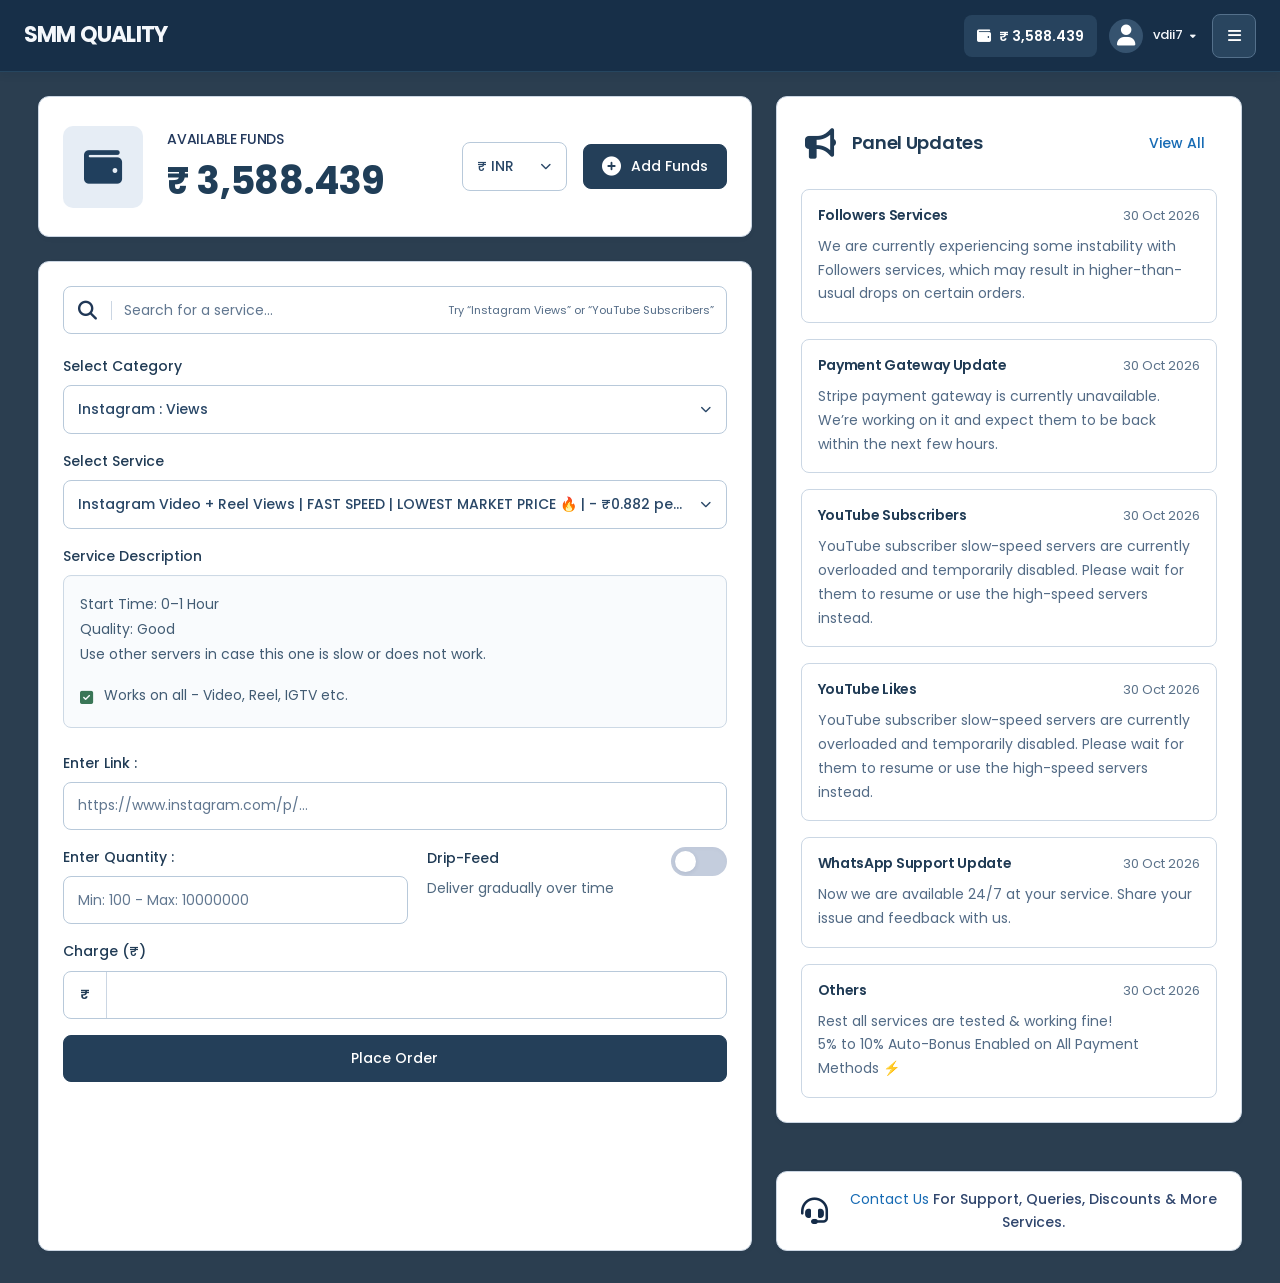
==== commit cacbd0a3: "Added withdraw funds page" ====
--- a/index.html
+++ b/index.html
@@ -538,6 +538,56 @@
     }
     @media(min-width:1500px){.topbar .nav{gap:12px}.topbar .nav-link{padding-left:10px;padding-right:10px}.header-inner{gap:24px}}
   </style>
+
+  <style id="available-funds-emphasis">
+    .funds.card .funds-copy .funds-value{font-size:32px;font-weight:700;line-height:1.25;letter-spacing:-.6px;margin:0;color:#203e58;font-variant-numeric:tabular-nums}
+    .funds.card .funds-copy .eyebrow{font-size:13px;font-weight:500;margin-bottom:8px;line-height:1.5}
+    @media(max-width:767px){.funds.card .funds-copy .funds-value{font-size:28px}}
+    @media(max-width:359px){.funds.card .funds-copy .funds-value{font-size:25px}}
+  </style>
+
+  <style id="funds-size-adjustment">
+    .funds.card .funds-copy .funds-value{font-size:38px;font-weight:700;line-height:1.2;letter-spacing:-.6px}
+    .funds.card .funds-copy .eyebrow{font-size:14px;margin-bottom:8px}
+    @media(max-width:767px){.funds.card .funds-copy .funds-value{font-size:32px}}
+    @media(max-width:359px){.funds.card .funds-copy .funds-value{font-size:28px}}
+  </style>
+
+  <style id="new-order-sidebar-layout">
+    .new-order-sidebar{display:flex;flex-direction:column;gap:24px;min-width:0;align-self:stretch}
+    .new-order-sidebar .updates{flex:0 0 auto}
+    .new-order-sidebar .ordering-guide{flex:1}
+    @media(max-width:1024px){.new-order-sidebar{align-self:auto}.new-order-sidebar .ordering-guide{flex:0 0 auto}}
+  </style>
+
+  <style id="ordering-guide-style">
+    .dashboard>.left-column{align-self:stretch;grid-template-rows:auto minmax(0,1fr)}
+    .ordering-guide{padding:24px;display:flex;flex-direction:column;min-width:0}
+    .ordering-guide h2{font-size:18px;font-weight:600;line-height:1.4;margin:0 0 16px;color:#203e58}
+    .ordering-tip+.ordering-tip{margin-top:16px}
+    .ordering-guide h3{font-size:14px;font-weight:500;line-height:1.6;margin:0 0 8px;color:#294965}
+    .ordering-guide p{font-size:14px;line-height:1.7;margin:0;color:#526b83}
+    .ordering-guide-links{display:flex;align-items:center;justify-content:space-between;flex-wrap:wrap;gap:8px 16px;padding-top:16px;margin-top:auto}
+    .ordering-guide-links a{display:inline-flex;align-items:center;gap:8px;min-height:44px;font-size:14px;font-weight:500;color:#1764a4;text-underline-offset:4px}
+    .ordering-guide-links a:hover{text-decoration:underline}
+    @media(max-width:1024px){.dashboard>.left-column{grid-template-rows:auto auto}}
+    @media(max-width:767px){.ordering-guide{padding:16px}.ordering-guide-links{margin-top:16px}}
+  </style>
+
+  <style id="simple-sidebar-update">
+    .standalone-update{padding:24px;justify-content:flex-start}
+    .standalone-update .update-title{display:flex;align-items:baseline;justify-content:space-between;flex-wrap:wrap;gap:8px 16px;margin-bottom:8px}
+    .standalone-update h2{font-size:14px;font-weight:600;line-height:1.5;margin:0}
+    .standalone-update time{font-size:13px;line-height:1.6;color:#5b728a;white-space:nowrap}
+    .standalone-update p{font-size:14px;line-height:1.7;color:#526b83;margin:0}
+    @media(max-width:767px){.standalone-update{padding:16px}}
+  </style>
+
+  <style id="withdraw-navigation-layout">
+    @media(min-width:1280px) and (max-width:1439px){.topbar .nav{display:none!important;position:absolute;top:71px;left:0;right:0;padding:16px 24px;background:var(--panel-navy);border-bottom:1px solid #36536d;grid-template-columns:repeat(3,minmax(0,1fr));gap:8px}.topbar .nav.open{display:grid!important}.topbar .mobile-toggle{display:grid!important;place-items:center}.header-tools{margin-left:auto}.topbar .nav-link{padding:12px 8px;min-height:44px}}
+    @media(min-width:1440px){.topbar .nav{gap:5px}.topbar .nav-link{padding-left:7px;padding-right:7px;font-size:13px}.header-inner{gap:16px}.header-tools{gap:12px}}
+    @media(min-width:1600px){.topbar .nav{gap:8px}.topbar .nav-link{padding-left:8px;padding-right:8px}.header-inner{gap:24px}}
+  </style>
 </head>
 <body>
   <header class="topbar">
@@ -547,6 +597,7 @@
         <a href="index.html" class="nav-link active" aria-current="page">New Order</a>
         <a href="orders.html" class="nav-link">Order History</a>
         <a href="addfunds.html" class="nav-link">Add Funds</a>
+        <a href="withdrawfunds.html" class="nav-link">Withdraw</a>
         <a href="services.html" class="nav-link">Service List</a>
         <a href="support.html" class="nav-link">Support <span class="badge">0</span></a>
         <a href="refill.html" class="nav-link">Refill</a>
@@ -576,25 +627,26 @@
             <div class="field-row"><div class="field"><label for="service">Select Service</label><div class="select-wrap"><select class="control" id="service" required></select><i class="fa-solid fa-chevron-down" aria-hidden="true"></i></div><p id="noServices" class="no-services" role="status" hidden>No matching services. Try another search.</p></div></div>
             <section class="description" aria-labelledby="descriptionTitle"><h2 id="descriptionTitle">Service Description</h2><div class="description-content"><div id="descriptionText"><p>Start Time : 0–1 Hour</p><p>Quality : Good</p><p>Use other servers in case this one is slow or doesn’t work.</p></div><p class="check-line"><i class="fa-solid fa-square-check" aria-hidden="true"></i><span id="serviceCompatibility">Works on all - Video, Reel, IGTV etc.</span></p></div></section>
             <div class="field-row"><div class="field"><label for="orderLink">Enter Link :</label><input class="control" type="url" id="orderLink" placeholder="https://www.instagram.com/p/..." required autocomplete="url"></div></div>
-            <div class="quantity-line"><div class="field-row"><div class="field"><label for="quantity">Enter Quantity :</label><input class="control" type="number" id="quantity" min="100" max="10000000" step="1" placeholder="Min: 100 - Max: 10000000" required inputmode="numeric"></div></div><div class="drip-control"><i class="fa-regular fa-clock" aria-hidden="true"></i><div class="drip-copy"><label for="dripFeed">Drip-Feed</label><small>Deliver gradually over time</small></div><label class="switch"><input type="checkbox" id="dripFeed" role="switch" aria-controls="dripFields"><span class="switch-track"></span></label></div></div>
+            <div class="quantity-line"><div class="field-row"><div class="field"><label for="quantity">Enter Quantity :</label><input class="control" type="number" id="quantity" min="100" max="10000000" step="1" placeholder="Min: 100 - Max: 10000000" required inputmode="numeric"></div></div><div class="drip-control"><div class="drip-copy"><label for="dripFeed">Drip-Feed</label><small>Deliver gradually over time</small></div><label class="switch"><input type="checkbox" id="dripFeed" role="switch" aria-controls="dripFields"><span class="switch-track"></span></label></div></div>
             <div class="drip-fields" id="dripFields" hidden><div class="field"><label for="runs">Number of runs</label><input class="control" type="number" id="runs" min="2" max="100" step="1" value="2" disabled></div><div class="field"><label for="interval">Interval (minutes)</label><input class="control" type="number" id="interval" min="1" max="10080" step="1" value="30" disabled></div><small>Quantity is delivered in each run. The charge includes all runs.</small></div>
             <div class="field-row charge-row"><div class="field"><label for="charge">Charge (₹)</label><div class="charge-input"><span aria-hidden="true">₹</span><input id="charge" readonly aria-live="polite" placeholder=" "></div></div></div>
             <button class="primary place-order" type="submit" id="placeOrder">Place Order</button>
           </form>
         </section>
       </div>
-      <aside class="card updates" aria-labelledby="updatesTitle">
+      <div class="new-order-sidebar"><aside class="card updates" aria-labelledby="updatesTitle">
         <div class="updates-heading"><i class="fa-solid fa-bullhorn" aria-hidden="true"></i><h1 id="updatesTitle">Panel Updates</h1><button class="text-button" id="viewUpdates" aria-expanded="false">View All</button></div>
         <div class="update-list">
           <article class="update"><div class="update-title"><h2>Followers Services</h2><time datetime="2026-10-30">30 Oct 2026</time></div><p>We are currently experiencing some instability with Followers services, which may result in higher-than-usual drops on certain orders.</p></article>
           <article class="update"><div class="update-title"><h2>Payment Gateway Update</h2><time datetime="2026-10-30">30 Oct 2026</time></div><p>Stripe payment gateway is currently unavailable. We’re working on it and expect them to be back within the next few hours.</p></article>
           <article class="update"><div class="update-title"><h2>YouTube Subscribers</h2><time datetime="2026-10-30">30 Oct 2026</time></div><p>YouTube subscriber slow-speed servers are currently overloaded and temporarily disabled. Please wait for them to resume or use the high-speed servers instead.</p></article>
+          <article class="update"><div class="update-title"><h2>YouTube Likes</h2><time datetime="2026-10-30">30 Oct 2026</time></div><p>YouTube subscriber slow-speed servers are currently overloaded and temporarily disabled. Please wait for them to resume or use the high-speed servers instead.</p></article>
           <article class="update"><div class="update-title"><h2>WhatsApp Support Update</h2><time datetime="2026-10-30">30 Oct 2026</time></div><p>Now we are available 24/7 at your service. Share your issue and feedback with us.</p></article>
           <article class="update"><div class="update-title"><h2>Others</h2><time datetime="2026-10-30">30 Oct 2026</time></div><p>Rest all services are tested &amp; working fine!<br>5% to 10% Auto-Bonus Enabled on All Payment Methods ⚡</p></article>
           <article class="update older-update" hidden><div class="update-title"><h2>Welcome to SMM Quality</h2><time datetime="2026-10-29">29 Oct 2026</time></div><p>Check the service description and delivery limits before placing your order. Our support team is here if you need help.</p></article>
         </div>
       </aside>
-    </div>
+     
     <footer class="card support"><i class="fa-solid fa-headset" aria-hidden="true"></i><span><a href="support.html" style="color:var(--blue)">Contact Us</a> For Support, Queries, Discounts &amp; More Services.</span></footer>
   </main>
   <div class="toast" id="toast" role="status" aria-live="polite"></div>
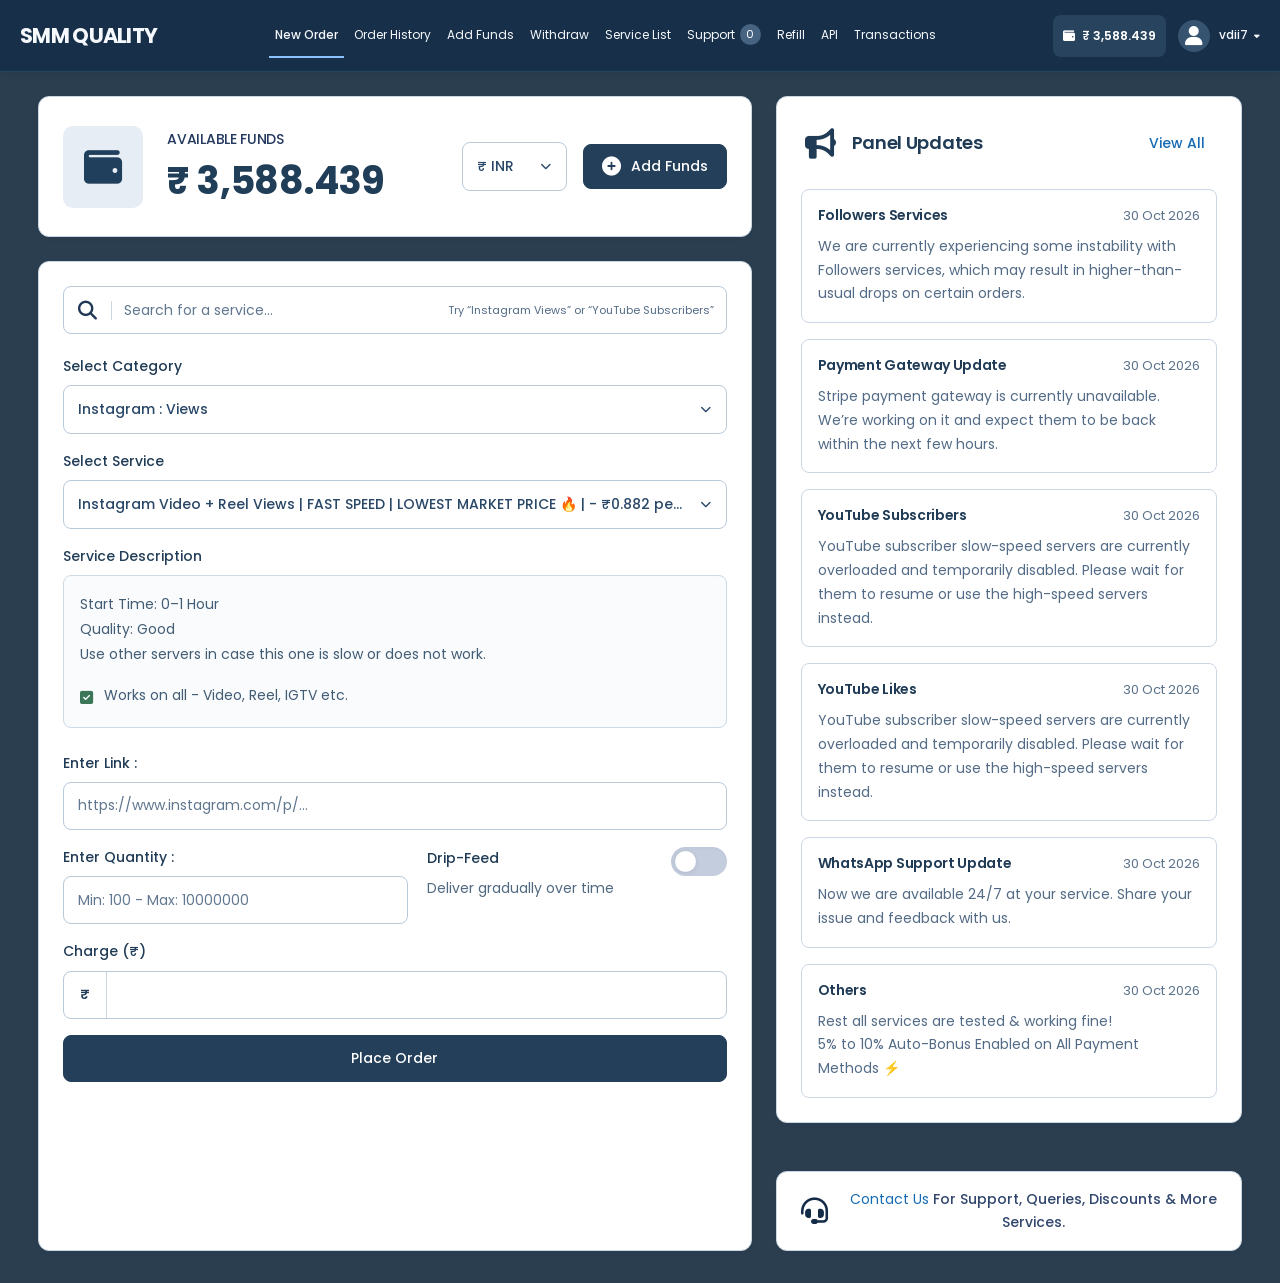
==== commit 03376305: "Updated menu spacing" ====
--- a/index.html
+++ b/index.html
@@ -584,9 +584,21 @@
   </style>
 
   <style id="withdraw-navigation-layout">
-    @media(min-width:1280px) and (max-width:1439px){.topbar .nav{display:none!important;position:absolute;top:71px;left:0;right:0;padding:16px 24px;background:var(--panel-navy);border-bottom:1px solid #36536d;grid-template-columns:repeat(3,minmax(0,1fr));gap:8px}.topbar .nav.open{display:grid!important}.topbar .mobile-toggle{display:grid!important;place-items:center}.header-tools{margin-left:auto}.topbar .nav-link{padding:12px 8px;min-height:44px}}
-    @media(min-width:1440px){.topbar .nav{gap:5px}.topbar .nav-link{padding-left:7px;padding-right:7px;font-size:13px}.header-inner{gap:16px}.header-tools{gap:12px}}
-    @media(min-width:1600px){.topbar .nav{gap:8px}.topbar .nav-link{padding-left:8px;padding-right:8px}.header-inner{gap:24px}}
+    /* Full navigation on laptops; hamburger only below 1200px. */
+    @media(min-width:1200px){
+      .header-inner{padding-left:20px;padding-right:20px;gap:16px}
+      .topbar .nav,.topbar .nav.open{display:flex!important;position:static;flex:1 1 auto;min-width:0;justify-content:center;align-items:center;gap:4px;width:auto;padding:0;background:none;border:0;box-shadow:none}
+      .topbar .nav-link{font-size:12px;padding:12px 6px;min-height:44px;white-space:nowrap}
+      .topbar .mobile-toggle{display:none!important}
+      .header-tools{margin-left:0;gap:12px;flex-shrink:0}
+      .topbar .brand{font-size:21px;letter-spacing:-.7px}
+      .topbar .balance-chip{font-size:12px;padding-left:10px;padding-right:10px;gap:7px}
+      .topbar .avatar{width:32px;height:32px;font-size:20px}
+      .topbar .plain-button{font-size:12px;gap:6px}
+      .topbar .user-name,.topbar .user-chevron{display:inline}
+    }
+    @media(min-width:1366px){.topbar .nav{gap:5px}.topbar .nav-link{font-size:13px;padding-left:7px;padding-right:7px}.topbar .brand{font-size:22px}.topbar .balance-chip{font-size:13px}}
+    @media(min-width:1600px){.header-inner{padding-left:40px;padding-right:40px;gap:24px}.topbar .nav{gap:8px}.topbar .nav-link{padding-left:8px;padding-right:8px}.topbar .brand{font-size:24px}.header-tools{gap:16px}.topbar .balance-chip{font-size:14px}}
   </style>
 </head>
 <body>
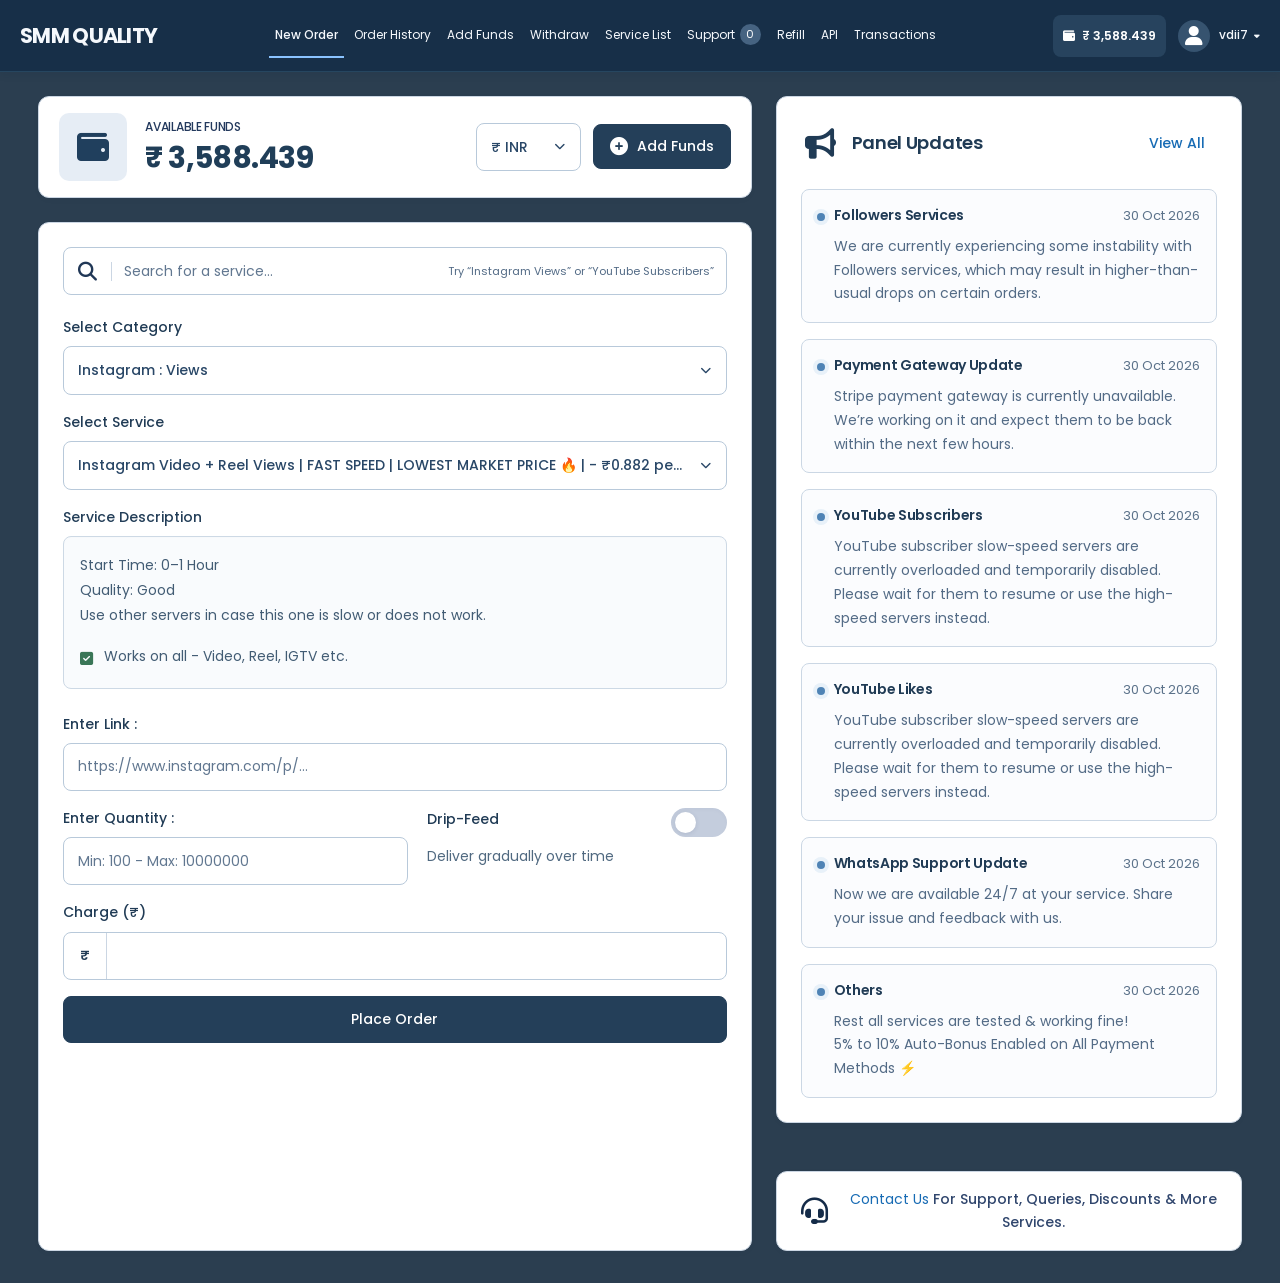
==== commit 0e055408: "Updated with new changes" ====
--- a/index.html
+++ b/index.html
@@ -599,6 +599,46 @@
     }
     @media(min-width:1366px){.topbar .nav{gap:5px}.topbar .nav-link{font-size:13px;padding-left:7px;padding-right:7px}.topbar .brand{font-size:22px}.topbar .balance-chip{font-size:13px}}
     @media(min-width:1600px){.header-inner{padding-left:40px;padding-right:40px;gap:24px}.topbar .nav{gap:8px}.topbar .nav-link{padding-left:8px;padding-right:8px}.topbar .brand{font-size:24px}.header-tools{gap:16px}.topbar .balance-chip{font-size:14px}}
+  </style>
+
+  <style id="table-heading-and-input-focus">
+    table th,table th.money-column{text-align:left!important}
+    /* Standalone fields have one restrained, rounded focus indicator. */
+    input:not([type="checkbox"]):not([type="radio"]):focus,
+    textarea:focus,select:focus{outline:none!important;border-color:#5486b0;box-shadow:0 0 0 2px #5486b018}
+    /* Compound inputs draw focus on their outside edge, not the inner input. */
+    :is(.search-box,.transaction-search,.order-search,.catalog-search,.ticket-search,.refill-search,.support-input,.settings-input,.input-group,.charge-input):focus-within{border-color:#5486b0;outline:0;box-shadow:0 0 0 2px #5486b018}
+    :is(.search-box,.transaction-search,.order-search,.catalog-search,.ticket-search,.refill-search,.support-input,.settings-input,.input-group,.charge-input) :is(input,textarea,select):focus,
+    :is(.search-box,.transaction-search,.order-search,.catalog-search,.ticket-search,.refill-search,.support-input,.settings-input,.input-group,.charge-input) :is(input,textarea,select):focus-visible{outline:none!important;box-shadow:none!important;border-color:transparent}
+    .custom-select-trigger:focus-visible,.custom-select-trigger[aria-expanded="true"]{outline:none;border-color:#5486b0;box-shadow:0 0 0 2px #5486b018}
+    :is(.support-input,.settings-input) .custom-select-trigger:focus-visible,
+    :is(.support-input,.settings-input) .custom-select-trigger[aria-expanded="true"]{outline:none;box-shadow:none}
+    input[aria-invalid="true"]:focus,textarea[aria-invalid="true"]:focus,.custom-select-trigger[aria-invalid="true"]:focus-visible{border-color:#b84242;box-shadow:0 0 0 2px #b8424218}
+  </style>
+  <style id="new-order-refinements">
+    .funds.card{min-height:0;padding:16px 20px;gap:18px}
+    .funds.card .wallet-art{flex:0 0 68px;width:68px;height:68px;font-size:32px}
+    .funds.card .funds-copy .funds-value{font-size:30px;line-height:1.2}
+    .funds.card .funds-copy .eyebrow{font-size:12px;margin-bottom:4px}
+    .funds-actions{gap:12px}
+    .funds-actions .add-funds{padding:11px 16px;font-size:14px;gap:9px}
+    .funds-actions .add-funds i{font-size:18px}
+    .update-list .update{position:relative;padding-left:32px;background:#fbfcfe}
+    .update-list .update::before{content:"";position:absolute;left:15px;top:23px;width:8px;height:8px;border-radius:50%;background:#4f83b5;box-shadow:0 0 0 4px #e8f1f9}
+    .order-card .drip-control{align-items:flex-start}
+    .order-card .drip-copy label{margin:0 0 7px;line-height:1.6}
+    .order-card .drip-copy small{display:flex;align-items:center;min-height:40px;line-height:1.5}
+    .order-card .switch{margin-top:0}
+    @media(max-width:767px){
+      .funds.card{padding:16px;gap:14px}
+      .funds.card .wallet-art{flex-basis:60px;width:60px;height:60px;font-size:28px}
+      .funds.card .funds-copy .funds-value{font-size:27px}
+      .order-card .drip-control{align-items:center}
+      .order-card .drip-copy label{margin-bottom:3px}
+      .order-card .drip-copy small{display:block;min-height:0}
+      .order-card .switch{margin-top:0}
+    }
+    @media(max-width:359px){.funds.card .funds-copy .funds-value{font-size:24px}}
   </style>
 </head>
 <body>
